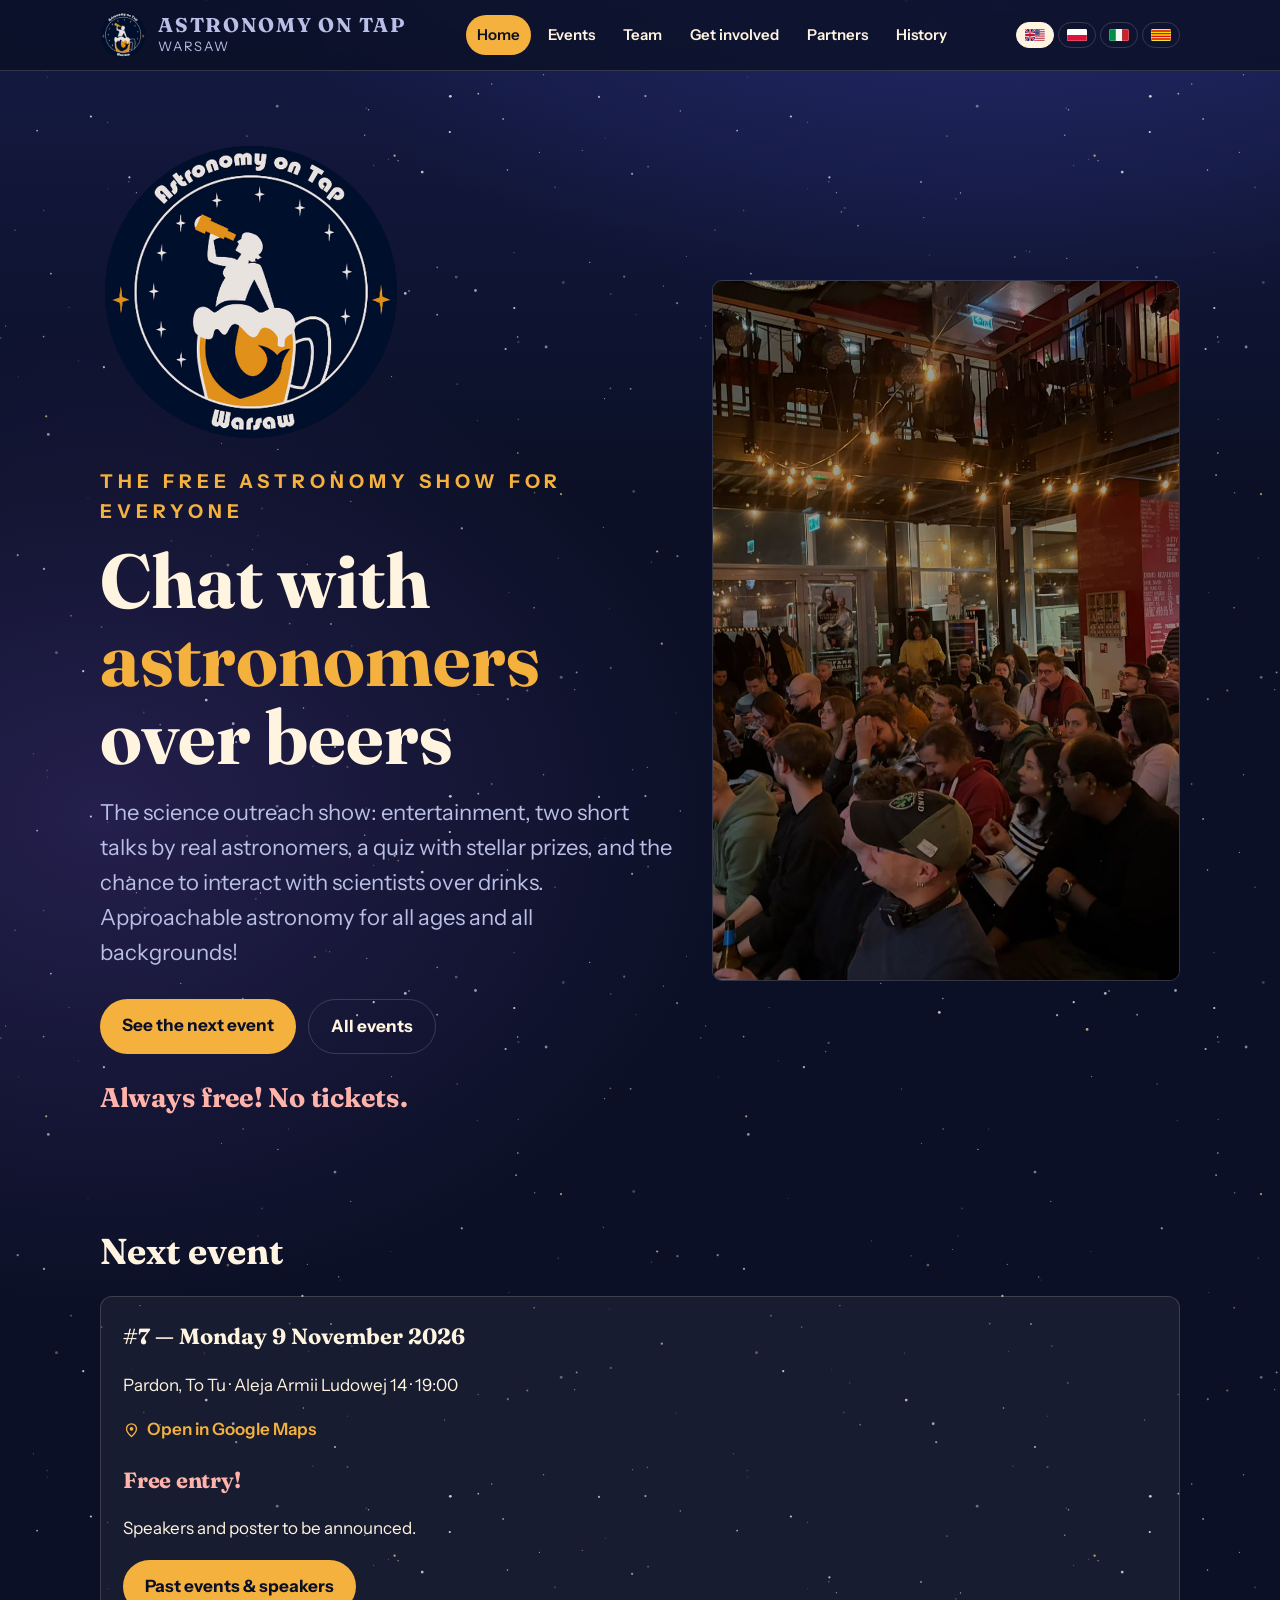
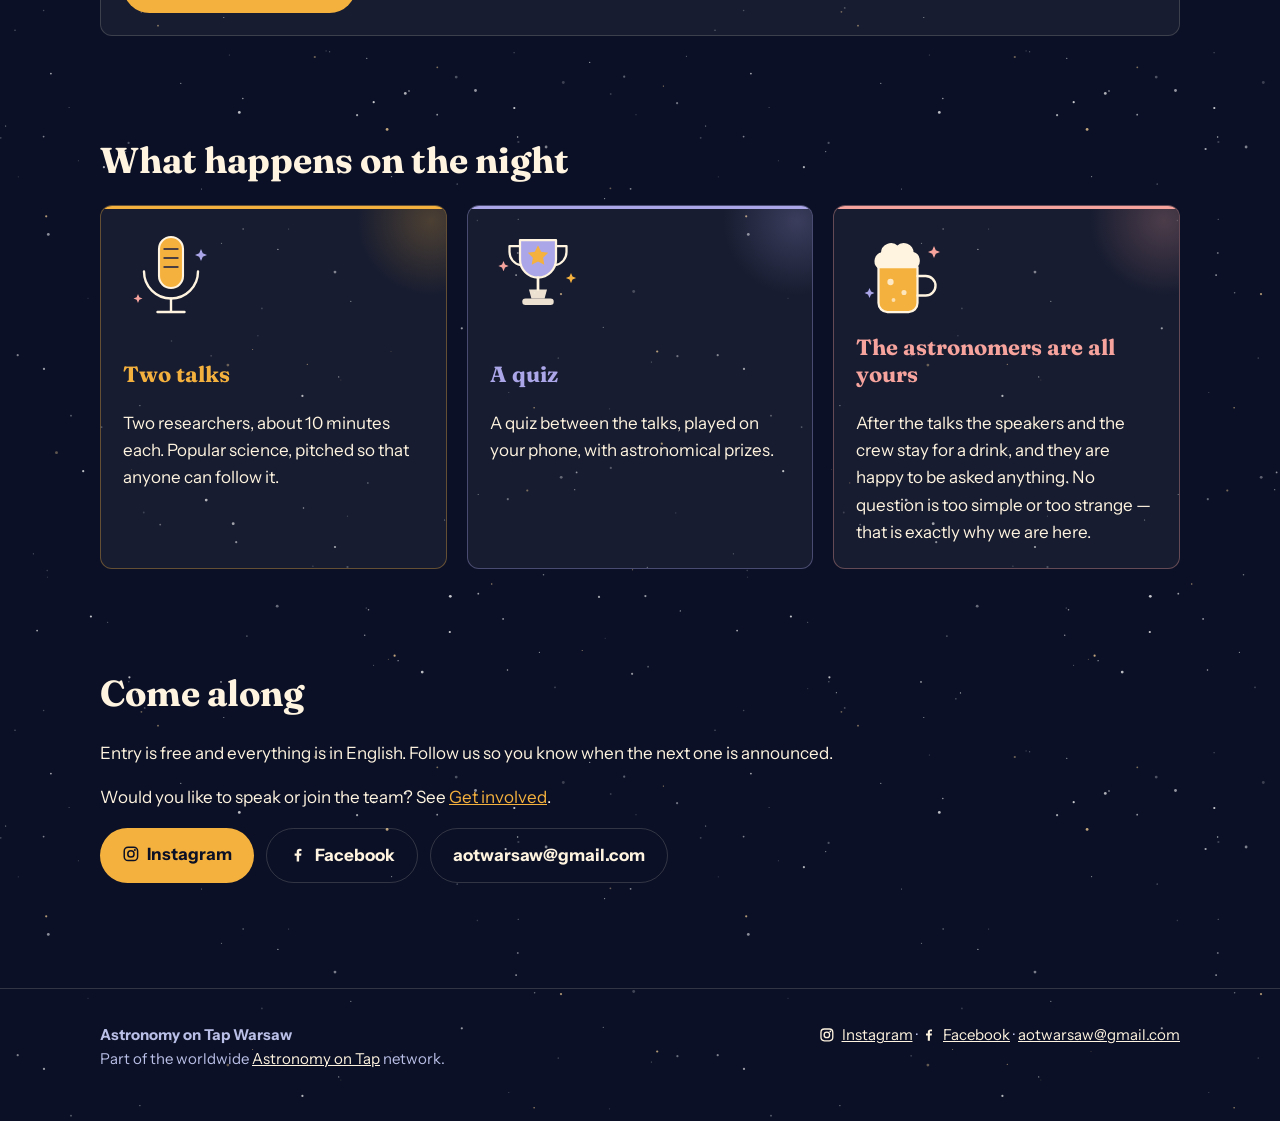
==== index.html @ 67f69c1a "PTA: link the name, drop the bare URL" ====
<!doctype html>
<html lang="en">
<head>
<meta charset="utf-8">
<meta name="viewport" content="width=device-width, initial-scale=1">
<title>Astronomy on Tap Warsaw</title>
<meta name="description" content="The science outreach show: entertainment, two short talks by real astronomers, a quiz with stellar prizes, and the chance to interact with scientists over drinks. Approachable astronomy for all ages and all backgrounds!">
<link rel="canonical" href="https://aotwarsaw.com/">
<meta property="og:type" content="website">
<meta property="og:site_name" content="Astronomy on Tap Warsaw">
<meta property="og:title" content="Astronomy on Tap Warsaw">
<meta property="og:description" content="The science outreach show: entertainment, two short talks by real astronomers, a quiz with stellar prizes, and the chance to interact with scientists over drinks. Approachable astronomy for all ages and all backgrounds!">
<meta property="og:url" content="https://aotwarsaw.com/">
<meta property="og:image" content="https://aotwarsaw.com/assets/img/share-card.jpg">
<meta property="og:image:width" content="1200">
<meta property="og:image:height" content="630">
<meta name="twitter:card" content="summary_large_image">
<link rel="icon" href="assets/img/logo.png">
<link rel="preconnect" href="https://fonts.googleapis.com">
<link rel="preconnect" href="https://fonts.gstatic.com" crossorigin>
<link rel="stylesheet" href="https://fonts.googleapis.com/css2?family=Fraunces:opsz,wght@9..144,400;9..144,700&family=Instrument+Sans:wght@400;600;700&display=swap">
<link rel="stylesheet" href="assets/css/style.css?v=2026-10-23h">
</head>
<body>

<header class="site-head">
  <div class="wrap">
    <a class="brand" href="index.html">
      <img src="assets/img/logo.png" alt="Astronomy on Tap Warsaw logo">
      <span><b>Astronomy on Tap</b><span>Warsaw</span></span>
    </a>
    <nav>
      <a href="index.html" aria-current="page">Home</a>
      <a href="events.html">Events</a>
      <a href="team.html">Team</a>
      <a href="get-involved.html">Get involved</a>
      <a href="sponsors.html">Partners</a>
      <a href="history.html">History</a>
    </nav>
      <div class="lang" role="group" aria-label="Language">
        <button type="button" class="lang-btn" data-lang="en" aria-pressed="true" title="English" aria-label="English"><span class="flag"><svg width="20" height="12" viewBox="0 0 30 18" aria-hidden="true"><defs><clipPath id="enL"><rect width="15" height="18"/></clipPath><clipPath id="enR"><rect x="15" width="15" height="18"/></clipPath><clipPath id="enBox"><rect width="30" height="18" rx="2"/></clipPath></defs><g clip-path="url(#enBox)"><g clip-path="url(#enL)"><g transform="scale(.5 1)"><rect width="30" height="18" fill="#012169"/><path d="M0 0 30 18M30 0 0 18" stroke="#fff" stroke-width="3.6"/><path d="M0 0 30 18M30 0 0 18" stroke="#C8102E" stroke-width="2.1"/><path d="M15 0V18M0 9H30" stroke="#fff" stroke-width="6"/><path d="M15 0V18M0 9H30" stroke="#C8102E" stroke-width="3.6"/></g></g><g clip-path="url(#enR)"><g transform="translate(15 0) scale(.5 1)"><rect width="30" height="18" fill="#fff"/><rect y="0.00" width="30" height="1.38" fill="#B22234"/><rect y="2.77" width="30" height="1.38" fill="#B22234"/><rect y="5.54" width="30" height="1.38" fill="#B22234"/><rect y="8.31" width="30" height="1.38" fill="#B22234"/><rect y="11.08" width="30" height="1.38" fill="#B22234"/><rect y="13.85" width="30" height="1.38" fill="#B22234"/><rect y="16.62" width="30" height="1.38" fill="#B22234"/><rect width="13.5" height="9.69" fill="#3C3B6E"/><circle cx="2.2" cy="1.6" r=".55" fill="#fff"/><circle cx="4.6" cy="1.6" r=".55" fill="#fff"/><circle cx="7.0" cy="1.6" r=".55" fill="#fff"/><circle cx="9.4" cy="1.6" r=".55" fill="#fff"/><circle cx="11.8" cy="1.6" r=".55" fill="#fff"/><circle cx="2.2" cy="3.8" r=".55" fill="#fff"/><circle cx="4.6" cy="3.8" r=".55" fill="#fff"/><circle cx="7.0" cy="3.8" r=".55" fill="#fff"/><circle cx="9.4" cy="3.8" r=".55" fill="#fff"/><circle cx="11.8" cy="3.8" r=".55" fill="#fff"/><circle cx="2.2" cy="6.0" r=".55" fill="#fff"/><circle cx="4.6" cy="6.0" r=".55" fill="#fff"/><circle cx="7.0" cy="6.0" r=".55" fill="#fff"/><circle cx="9.4" cy="6.0" r=".55" fill="#fff"/><circle cx="11.8" cy="6.0" r=".55" fill="#fff"/><circle cx="2.2" cy="8.2" r=".55" fill="#fff"/><circle cx="4.6" cy="8.2" r=".55" fill="#fff"/><circle cx="7.0" cy="8.2" r=".55" fill="#fff"/><circle cx="9.4" cy="8.2" r=".55" fill="#fff"/><circle cx="11.8" cy="8.2" r=".55" fill="#fff"/></g></g><line x1="15" y1="0" x2="15" y2="18" stroke="rgba(255,255,255,.5)" stroke-width=".8"/></g><rect x=".5" y=".5" width="29" height="17" rx="2" fill="none" stroke="rgba(255,255,255,.35)"/></svg></span><span class="sr-only">EN</span></button>
        <button type="button" class="lang-btn" data-lang="pl" aria-pressed="false" title="Polski" aria-label="Polski"><span class="flag"><svg width="20" height="12" viewBox="0 0 30 18" aria-hidden="true"><rect width="30" height="18" rx="2" fill="#fff"/><path d="M0 9h30v7a2 2 0 0 1-2 2H2a2 2 0 0 1-2-2z" fill="#DC143C"/><rect x=".5" y=".5" width="29" height="17" rx="2" fill="none" stroke="rgba(255,255,255,.35)"/></svg></span><span class="sr-only">PL</span></button>
        <button type="button" class="lang-btn" data-lang="it" aria-pressed="false" title="Italiano" aria-label="Italiano"><span class="flag"><svg width="20" height="12" viewBox="0 0 30 18" aria-hidden="true"><clipPath id="itc"><rect width="30" height="18" rx="2"/></clipPath><g clip-path="url(#itc)"><rect width="10" height="18" fill="#008C45"/><rect x="10" width="10" height="18" fill="#F4F5F0"/><rect x="20" width="10" height="18" fill="#CD212A"/></g><rect x=".5" y=".5" width="29" height="17" rx="2" fill="none" stroke="rgba(255,255,255,.35)"/></svg></span><span class="sr-only">IT</span></button>
        <button type="button" class="lang-btn" data-lang="ca" aria-pressed="false" title="Català" aria-label="Català"><span class="flag"><svg width="20" height="12" viewBox="0 0 30 18" aria-hidden="true"><clipPath id="cac"><rect width="30" height="18" rx="2"/></clipPath><g clip-path="url(#cac)"><rect width="30" height="18" fill="#FCDD09"/><path d="M0 3h30M0 7h30M0 11h30M0 15h30" stroke="#DA121A" stroke-width="2"/></g><rect x=".5" y=".5" width="29" height="17" rx="2" fill="none" stroke="rgba(255,255,255,.35)"/></svg></span><span class="sr-only">CA</span></button>
      </div>
  </div>
</header>

<main>
  <section class="hero">
    <div class="wrap hero-grid">
      <div>
        <img class="hero-logo" src="assets/img/logo.png" alt="Astronomy on Tap Warsaw badge">
        <p class="slogan">The free astronomy show for everyone</p>
        <h1>Chat with <em>astronomers</em> over beers</h1>
        <p class="lead">The science outreach show: entertainment, two short talks by real astronomers, a quiz with stellar prizes, and the chance to interact with scientists over drinks. Approachable astronomy for all ages and all backgrounds!</p>
        <div class="btn-row">
          <a class="btn" href="#next">See the next event</a>
          <a class="btn ghost" href="events.html">All events</a>
        </div>
        <p class="freeline">Always free! No tickets.</p>
      </div>
      <img src="assets/img/photos/crowd-oct.jpg" alt="A packed room at Astronomy on Tap Warsaw">
    </div>
  </section>

  <section class="wrap" id="next">
    <h2>Next event</h2>
    <div class="card">
      <h3>#7 — Monday 9 November 2026</h3>
      <p class="meta">Pardon, To Tu · Aleja Armii Ludowej 14 · 19:00</p>
      <p><a class="maplink" href="https://www.google.com/maps/search/?api=1&query=Pardon%2C+To+Tu%2C+Aleja+Armii+Ludowej+14%2C+Warszawa" target="_blank" rel="noopener"><svg class="pin" width="17" height="17" viewBox="0 0 24 24" aria-hidden="true"><path d="M12 22s7-6.1 7-11a7 7 0 1 0-14 0c0 4.9 7 11 7 11z" fill="none" stroke="currentColor" stroke-width="1.9"/><circle cx="12" cy="11" r="2.6" fill="currentColor"/></svg>Open in Google Maps</a></p>
      <p class="freeline small">Free entry!</p>
      <p>Speakers and poster to be announced.</p>
      <p><a class="btn" href="events.html">Past events &amp; speakers</a></p>
    </div>
  </section>

  <section class="wrap">
    <h2>What happens on the night</h2>
    <div class="cards">
      <div class="card icard" style="--accent:#f5b13d">
        <span class="illu" aria-hidden="true">
          <svg viewBox="0 0 64 64" fill="none" stroke-linecap="round" stroke-linejoin="round">
            <path d="M14 29a18 18 0 0 0 36 0" stroke="#fff4df" stroke-width="1.6"/>
            <path d="M32 47v9M23 56h18" stroke="#fff4df" stroke-width="1.6"/>
            <rect x="24" y="6" width="16" height="34" rx="8" fill="#f5b13d" stroke="#fff4df" stroke-width="1.4"/>
            <path d="M27.5 14h9M27.5 20h9M27.5 26h9" stroke="#151a44" stroke-width="1.3" opacity=".75"/>
            <path d="M52 14l1.2 2.8L56 18l-2.8 1.2L52 22l-1.2-2.8L48 18l2.8-1.2z" fill="#aba6e8"/>
            <path d="M10 44l.9 2.1 2.1.9-2.1.9L10 50l-.9-2.1L7 47l2.1-.9z" fill="#f5a39c"/>
          </svg>
        </span>
        <h3>Two talks</h3>
        <p>Two researchers, about 10 minutes each. Popular science, pitched so that anyone can follow it.</p>
      </div>
      <div class="card icard" style="--accent:#aba6e8">
        <span class="illu" aria-hidden="true">
          <svg viewBox="0 0 64 64" fill="none" stroke-linecap="round" stroke-linejoin="round">
            <path d="M20 8h24v13a12 12 0 0 1-24 0z" fill="#aba6e8" stroke="#fff4df" stroke-width="1.5"/>
            <path d="M20 12h-7v4a9 9 0 0 0 7.4 8.8" stroke="#fff4df" stroke-width="1.5"/>
            <path d="M44 12h7v4a9 9 0 0 1-7.4 8.8" stroke="#fff4df" stroke-width="1.5"/>
            <path d="M32 33v8" stroke="#fff4df" stroke-width="1.8"/>
            <path d="M26 41h12l-1.6 6H27.6z" fill="#fff4df" opacity=".92"/><rect x="21.5" y="47" width="21" height="4.4" rx="2.2" fill="#fff4df" opacity=".92"/>
            <path d="M32 11.5l2.1 4.3 4.7.7-3.4 3.3.8 4.7-4.2-2.2-4.2 2.2.8-4.7-3.4-3.3 4.7-.7z" fill="#f5b13d"/>
            <path d="M54 30l1 2.4 2.4 1-2.4 1-1 2.4-1-2.4-2.4-1 2.4-1z" fill="#f5b13d"/>
            <path d="M9 22l1 2.4 2.4 1-2.4 1L9 28.8l-1-2.4L5.6 25.4 8 24.4z" fill="#f5a39c"/>
          </svg>
        </span>
        <h3>A quiz</h3>
        <p>A quiz between the talks, played on your phone, with astronomical prizes.</p>
      </div>
      <div class="card icard" style="--accent:#f5a39c">
        <span class="illu" aria-hidden="true">
          <svg viewBox="0 0 64 64" fill="none" stroke-linecap="round" stroke-linejoin="round">
            <path d="M15 26h26v24a6 6 0 0 1-6 6H21a6 6 0 0 1-6-6z" fill="#f5b13d" stroke="#fff4df" stroke-width="1.5"/>
            <path d="M41 32h5.5a6.5 6.5 0 0 1 0 13H41" stroke="#fff4df" stroke-width="1.6"/>
            <path d="M14.6 26a5.4 5.4 0 0 1 2.6-9.2 6.2 6.2 0 0 1 10.4-4.4 6 6 0 0 1 10.2 4.1 5.4 5.4 0 0 1 2.1 9.5z" fill="#fff4df" stroke="#fff4df" stroke-width="1.2"/>
            <circle cx="23" cy="36" r="2.1" fill="#fff4df" opacity=".85"/>
            <circle cx="32" cy="43" r="1.7" fill="#fff4df" opacity=".8"/>
            <circle cx="25" cy="48" r="1.3" fill="#fff4df" opacity=".7"/>
            <path d="M52 12l1.2 2.8L56 16l-2.8 1.2L52 20l-1.2-2.8L48 16l2.8-1.2z" fill="#f5a39c"/>
            <path d="M9 40l1 2.3 2.3 1-2.3 1L9 46.6l-1-2.3L5.7 43.3 8 42.3z" fill="#aba6e8"/>
          </svg>
        </span>
        <h3>The astronomers are all yours</h3>
        <p>After the talks the speakers and the crew stay for a drink, and they are happy to be asked anything. No question is too simple or too strange — that is exactly why we are here.</p>
      </div>
    </div>
  </section>

  <section class="wrap">
    <h2>Come along</h2>
    <p>Entry is free and everything is in English. Follow us so you know when the next one is announced.</p>
    <p>Would you like to speak or join the team? See <a href="get-involved.html">Get involved</a>.</p>
    <p class="btn-row"><a class="btn" href="https://www.instagram.com/aotwarsaw/" target="_blank" rel="noopener"><svg class="icon" viewBox="0 0 24 24" aria-hidden="true"><rect x="3" y="3" width="18" height="18" rx="5.2" fill="none" stroke="currentColor" stroke-width="2"/><circle cx="12" cy="12" r="4.2" fill="none" stroke="currentColor" stroke-width="2"/><circle cx="17.3" cy="6.7" r="1.35" fill="currentColor"/></svg>Instagram</a><a class="btn ghost" href="https://www.facebook.com/profile.php?id=61583511995552" target="_blank" rel="noopener"><svg class="icon" viewBox="0 0 24 24" aria-hidden="true"><path fill="currentColor" d="M13.6 21v-8h2.7l.4-3h-3.1V8.1c0-.87.25-1.46 1.5-1.46h1.7V3.96A21 21 0 0 0 14.4 3.8c-2.4 0-4.06 1.47-4.06 4.17V10H7.6v3h2.74v8z"/></svg>Facebook</a><a class="btn ghost" href="mailto:aotwarsaw@gmail.com">aotwarsaw@gmail.com</a></p>
  </section>
</main>

<footer class="site-foot">
  <div class="wrap">
    <div>
      <strong>Astronomy on Tap Warsaw</strong><br>
      Part of the worldwide <a href="https://astronomyontap.org" target="_blank" rel="noopener">Astronomy on Tap</a> network.
    </div>
    <div>
      <a href="https://www.instagram.com/aotwarsaw/" target="_blank" rel="noopener"><svg class="icon" viewBox="0 0 24 24" aria-hidden="true"><rect x="3" y="3" width="18" height="18" rx="5.2" fill="none" stroke="currentColor" stroke-width="2"/><circle cx="12" cy="12" r="4.2" fill="none" stroke="currentColor" stroke-width="2"/><circle cx="17.3" cy="6.7" r="1.35" fill="currentColor"/></svg>Instagram</a> · <a href="https://www.facebook.com/profile.php?id=61583511995552" target="_blank" rel="noopener"><svg class="icon" viewBox="0 0 24 24" aria-hidden="true"><path fill="currentColor" d="M13.6 21v-8h2.7l.4-3h-3.1V8.1c0-.87.25-1.46 1.5-1.46h1.7V3.96A21 21 0 0 0 14.4 3.8c-2.4 0-4.06 1.47-4.06 4.17V10H7.6v3h2.74v8z"/></svg>Facebook</a> · <a href="mailto:aotwarsaw@gmail.com">aotwarsaw@gmail.com</a>
    </div>
  </div>
</footer>

<script src="assets/js/i18n.js?v=2026-10-23h"></script>
</body>
</html>
---- assets/css/style.css ----
/* Astronomy on Tap Warsaw — site styles
   Palette and type follow the event posters: night sky, amber, cream. */
:root {
  --night: #0b1026;
  --deep: #151a44;
  --amber: #f5b13d;
  --amber-soft: #ffc96b;
  --foam: #fff4df;
  --mist: #b9bfe6;
  --rose: #ffb3ab;
  --line: rgb(255 244 223 / .16);
  --card: rgb(255 244 223 / .05);
  --display: "Fraunces", Georgia, "Times New Roman", serif;
  --text: "Instrument Sans", -apple-system, "Segoe UI", Helvetica, Arial, sans-serif;
  --wrap: 1120px;
}
* { box-sizing: border-box; }
html { scroll-behavior: smooth; }
body {
  margin: 0; color: var(--foam); font-family: var(--text); font-size: 17px; line-height: 1.6;
  background:
    url("../img/stars.svg?v=2026-10-23b") repeat 0 0 / 700px 700px,
    radial-gradient(1200px 700px at 78% -5%, #262d72 0%, transparent 65%),
    radial-gradient(900px 700px at 8% 30%, rgb(126 84 214 / .22), transparent 70%),
    linear-gradient(180deg, var(--deep) 0%, var(--night) 55%) fixed;
  background-color: var(--night);
}
img { max-width: 100%; display: block; }
a { color: var(--amber); }
a:hover { color: var(--amber-soft); }
.wrap { max-width: var(--wrap); margin: 0 auto; padding-inline: 20px; }

/* header + nav */
.site-head { border-bottom: 1px solid var(--line); position: sticky; top: 0; z-index: 10;
  backdrop-filter: blur(10px); background: rgb(11 16 38 / .82); }
.site-head .wrap { display: flex; align-items: center; gap: 18px; padding-block: 12px; flex-wrap: wrap; }
.brand { display: flex; align-items: center; gap: 12px; text-decoration: none; color: var(--foam); margin-right: auto; }
.brand img { width: 46px; height: 46px; }
.brand b { font-family: var(--display); font-weight: 700; font-size: 20px; line-height: 1.1; display: block; }
.brand span { font-size: 13px; color: var(--mist); letter-spacing: .14em; text-transform: uppercase; }
nav { display: flex; gap: 6px; flex-wrap: wrap; }
nav a { color: var(--foam); text-decoration: none; padding: 8px 11px; border-radius: 999px; font-weight: 600; font-size: 15px; }
nav a:hover { background: var(--card); }
nav a[aria-current="page"] { background: var(--amber); color: var(--night); }

/* hero */
.hero { padding-block: 72px 56px; }
.hero h1 { font-family: var(--display); font-size: clamp(42px, 7vw, 76px); line-height: 1.03; margin: 0 0 18px; font-weight: 700; }
.hero h1 em { font-style: normal; color: var(--amber); }
.hero p.lead { font-size: clamp(18px, 2.2vw, 22px); color: var(--mist); max-width: 60ch; margin: 0 0 28px; }
.hero-grid { display: grid; grid-template-columns: 1.1fr .9fr; gap: 40px; align-items: center; }
.hero-grid > img { border-radius: 10px; border: 1px solid var(--line); }

/* generic page title */
.page-head { padding-block: 56px 26px; border-bottom: 1px solid var(--line); }
.page-head h1 { font-family: var(--display); font-size: clamp(34px, 5.5vw, 56px); margin: 0 0 10px; font-weight: 700; }
.page-head p { color: var(--mist); max-width: 65ch; margin: 0; font-size: 19px; }

section { padding-block: 48px; }
h2 { font-family: var(--display); font-size: clamp(26px, 3.4vw, 36px); margin: 0 0 16px; font-weight: 700; }
h3 { font-family: var(--display); font-size: 22px; margin: 0 0 6px; font-weight: 700; }

/* buttons */
.btn { display: inline-block; background: var(--amber); color: var(--night); font-weight: 700; text-decoration: none;
  padding: 13px 22px; border-radius: 999px; }
.btn:hover { background: var(--amber-soft); color: var(--night); }
.btn.ghost { background: transparent; color: var(--foam); border: 1px solid var(--line); }
.btn.ghost:hover { background: var(--card); color: var(--foam); }
.btn-row { display: flex; gap: 12px; flex-wrap: wrap; }

/* cards */
.cards { display: grid; grid-template-columns: repeat(auto-fit, minmax(260px, 1fr)); gap: 20px; }
.card { background: var(--card); border: 1px solid var(--line); border-radius: 12px; padding: 22px; }
.card p:last-child { margin-bottom: 0; }

/* event list */
.event { display: grid; grid-template-columns: 220px 1fr; gap: 26px; padding-block: 30px; border-bottom: 1px solid var(--line); }
.event:last-child { border-bottom: 0; }
.event img { border-radius: 8px; border: 1px solid var(--line); }
.event .no { font-family: var(--display); font-size: 15px; color: var(--amber); letter-spacing: .1em; text-transform: uppercase; margin: 0 0 4px; }
.event h3 { font-size: 26px; margin-bottom: 8px; }
.event .meta { color: var(--mist); margin: 0 0 14px; }
.talks { list-style: none; margin: 0; padding: 0; display: grid; gap: 10px; }
.talks li { padding-left: 16px; border-left: 2px solid var(--amber); }
.talks b { display: block; }
.talks span { color: var(--mist); }

/* team */
.role { display: grid; grid-template-columns: 230px 1fr; gap: 22px; padding-block: 20px; border-bottom: 1px solid var(--line); }
.role:last-child { border-bottom: 0; }
.role .title { font-family: var(--display); font-size: 21px; font-weight: 700; }
.role .who { color: var(--amber); font-weight: 600; }

/* photo strip */
.strip { display: grid; grid-template-columns: repeat(auto-fit, minmax(200px, 1fr)); gap: 14px; }
.strip img { border-radius: 10px; border: 1px solid var(--line); height: 260px; object-fit: cover; width: 100%; }

/* timeline */
.timeline { list-style: none; margin: 0; padding: 0; display: grid; gap: 0; }
.timeline li { display: grid; grid-template-columns: 150px 1fr; gap: 20px; padding-block: 18px; border-bottom: 1px solid var(--line); }
.timeline time { color: var(--amber); font-weight: 700; }

/* placeholder marker — search the repo for "todo" to find what still needs filling in */
.todo { background: rgb(245 177 61 / .16); border: 1px dashed var(--amber); border-radius: 6px; padding: 2px 8px; color: var(--amber-soft); font-size: .92em; }

/* footer */
.site-foot { border-top: 1px solid var(--line); margin-top: 40px; padding-block: 34px 50px; color: var(--mist); font-size: 15px; }
.site-foot .wrap { display: flex; gap: 24px; justify-content: space-between; flex-wrap: wrap; }
.site-foot a { color: var(--foam); }

@media (max-width: 760px) {
  .hero-grid, .event, .role, .timeline li { grid-template-columns: 1fr; }
  .hero { padding-block: 46px 34px; }
  .event img { max-width: 260px; }
}

/* role subtitle inside a card */
.card .who { color: var(--amber); font-weight: 600; margin: 0; }

/* inline brand icons next to social links */
.icon { width: 1.05em; height: 1.05em; vertical-align: -.17em; margin-right: .45em; }

/* big badge in the home hero */
.hero-logo { border: 0; background: none;
  width: 300px; height: auto; margin-bottom: 24px;
}
@media (max-width: 760px) { .hero-logo { border: 0; background: none; width: 210px; margin-bottom: 18px; } }

/* cards in a row share a baseline: the action sits at the bottom */
.cards .card { display: flex; flex-direction: column; }
.cards .card > p.card-action { margin-top: auto; margin-bottom: 0; }

/* upcoming event: placeholder where the poster will go */
.poster-soon {
  display: grid; place-items: center; text-align: center; aspect-ratio: 637 / 900;
  border: 2px dashed var(--amber); border-radius: 8px; color: var(--amber);
  font-family: var(--display); font-size: 20px; line-height: 1.3;
  background: rgb(245 177 61 / .06);
}
.event.next .no { color: var(--foam); background: var(--amber); color: var(--night);
  display: inline-block; padding: 3px 11px; border-radius: 999px; letter-spacing: .06em; }

/* "free" badge — the events never cost anything, so say it loudly */
.free-pill {
  display: inline-block; background: var(--amber); color: var(--night);
  font-weight: 700; font-size: .95em; padding: 5px 14px; border-radius: 999px;
  letter-spacing: .02em; margin-right: 10px;
}
.free-note { margin: 22px 0 0; color: var(--mist); }

/* "what happens on the night": one accent colour per card */
.icard { position: relative; overflow: hidden; border-color: color-mix(in srgb, var(--accent) 35%, transparent); }
.icard::before {
  content: ""; position: absolute; inset: 0 0 auto 0; height: 3px; background: var(--accent);
}
.icard::after {
  content: ""; position: absolute; width: 150px; height: 150px; right: -60px; top: -60px; border-radius: 50%;
  background: radial-gradient(circle, color-mix(in srgb, var(--accent) 24%, transparent), transparent 70%);
  pointer-events: none;
}

.icard h3 { color: var(--accent); position: relative; }

/* click a poster to see it full size */
img.poster { cursor: zoom-in; transition: transform .15s ease, border-color .15s ease; }
img.poster:hover { transform: scale(1.02); border-color: var(--amber); }
img.poster:focus-visible { outline: 3px solid var(--amber); outline-offset: 3px; }
.lightbox {
  position: fixed; inset: 0; z-index: 50; display: grid; place-items: center;
  background: rgb(5 7 20 / .93); padding: 28px; cursor: zoom-out;
}
.lightbox[hidden] { display: none; }
.lightbox img { max-width: min(92vw, 820px); max-height: 92vh; width: auto; border-radius: 6px; cursor: default;
  box-shadow: 0 24px 70px rgb(0 0 0 / .6); }
.lightbox-close {
  position: absolute; top: 18px; right: 22px; width: 46px; height: 46px; border-radius: 50%;
  background: var(--card); color: var(--foam); border: 1px solid var(--line);
  font-size: 30px; line-height: 1; cursor: pointer;
}
.lightbox-close:hover { background: var(--amber); color: var(--night); }
.lightbox-close:focus-visible { outline: 3px solid var(--amber); outline-offset: 3px; }
@media (prefers-reduced-motion: reduce) { img.poster { transition: none; } img.poster:hover { transform: none; } }

/* illustrations on the night cards */
.icard .illu { display: block; margin-bottom: 10px; }
.icard .illu svg { width: 96px; height: 96px; display: block; }

/* language switcher */
.lang { display: flex; gap: 4px; margin-left: auto; }
.lang-btn {
  font: 700 12px/1 var(--text); letter-spacing: .04em; color: var(--mist);
  background: transparent; border: 1px solid var(--line); border-radius: 999px;
  padding: 6px 9px; cursor: pointer; white-space: nowrap;
}
.lang-btn:hover { background: var(--card); color: var(--foam); }
.lang-btn[aria-pressed="true"] { background: var(--foam); color: var(--night); border-color: var(--foam); }
.lang-btn:focus-visible { outline: 3px solid var(--amber); outline-offset: 2px; }
.lang-btn .flag { margin-right: 5px; font-size: 1.12em; line-height: 1; }
.lang-btn .flag svg { width: 20px; height: 12px; display: inline-block; vertical-align: -.08em; border-radius: 1px; }
/* visually hidden, still read by screen readers */
.sr-only { position: absolute; width: 1px; height: 1px; padding: 0; margin: -1px; overflow: hidden;
  clip: rect(0 0 0 0); white-space: nowrap; border: 0; }
.lang-btn { padding: 6px 8px; }
.lang-btn .flag { margin-right: 0; display: block; line-height: 0; }

.site-head .wrap { flex-wrap: wrap; }
.lang-btn { display: grid; place-items: center; }

/* link to the venue on a map */
.maplink { display: inline-flex; align-items: center; gap: 7px; font-weight: 600; text-decoration: none;
  border-bottom: 1px solid transparent; }
.maplink:hover { border-bottom-color: currentColor; }
.maplink .pin { width: 17px; height: 17px; flex: none; }
.now-pill { display: inline-block; background: rgb(245 177 61 / .16); border: 1px solid var(--amber);
  color: var(--amber); font-weight: 700; font-size: .86em; padding: 4px 12px; border-radius: 999px;
  letter-spacing: .03em; }

/* slogan above the hero headline */
.slogan {
  margin: 0 0 14px; font-family: var(--brand, var(--text)); font-weight: 700;
  font-size: clamp(15px, 1.6vw, 19px); letter-spacing: .26em; text-transform: uppercase;
  color: var(--amber);
}

/* free-entry line: short, bold, its own colour — no bubble */
p.freeline {
  margin: 22px 0 0; font-family: var(--display); font-weight: 700; color: var(--rose);
  font-size: clamp(21px, 2.3vw, 27px); letter-spacing: -.01em;
}
p.freeline.small { font-size: clamp(18px, 1.9vw, 22px); margin: 10px 0 0; }

/* night cards: titles share a baseline so the text below lines up */
.icard h3 { line-height: 1.2; min-height: 2.4em; display: flex; align-items: flex-end; }




/* partner and venue logos */



/* partner and venue logos: top-right corner, inside the existing card */
.card.has-logo { position: relative; }
.card.has-logo > h3 { padding-right: 86px; }
.partner-logo { position: absolute; top: 16px; right: 16px; height: 56px; width: auto;
  max-width: 96px; object-fit: contain; opacity: .95; border-radius: 4px; }
@media (max-width: 560px) { .partner-logo { height: 44px; } .card.has-logo > h3 { padding-right: 64px; } }
/* venue names link to the venue's own site */
.venue-link { color: inherit; text-decoration: none; border-bottom: 1px solid rgb(255 244 223 / .3); }
.venue-link:hover { color: var(--amber); border-bottom-color: var(--amber); }
.logo-link { position: absolute; top: 16px; right: 16px; line-height: 0; }
.logo-link .partner-logo { position: static; top: auto; right: auto; }
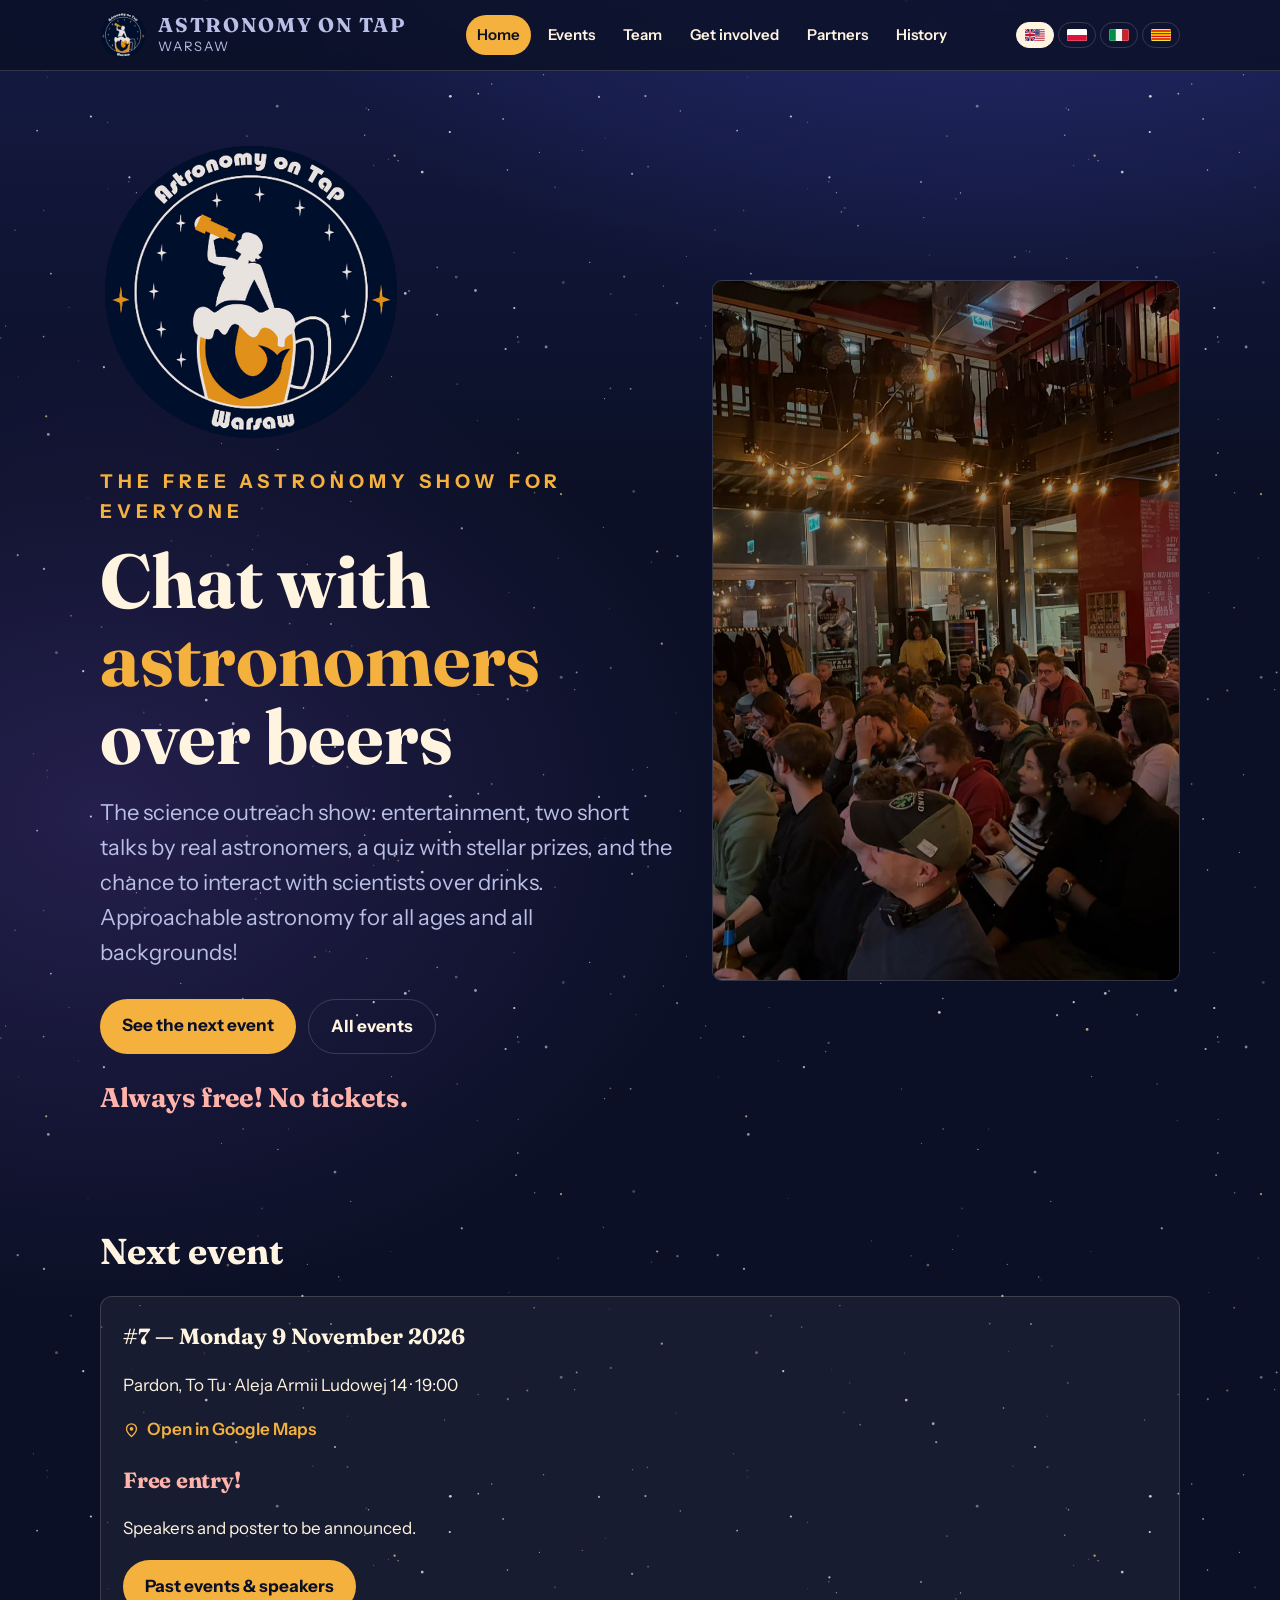
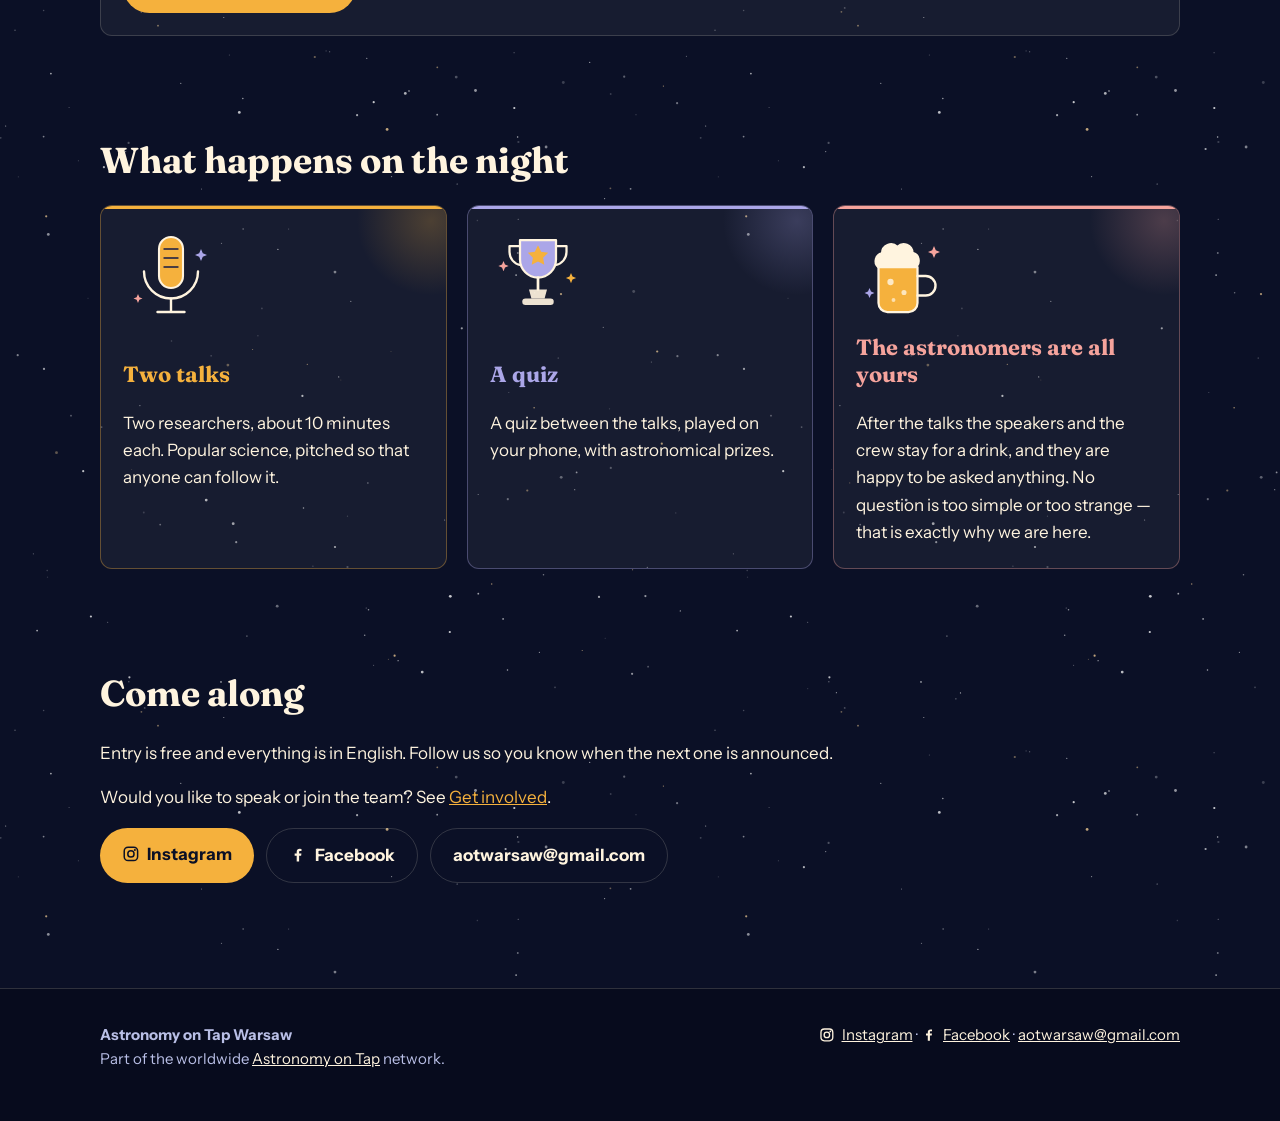
==== commit c0e4930e: "Darker background for the footer" ====
--- a/index.html
+++ b/index.html
@@ -19,7 +19,7 @@
 <link rel="preconnect" href="https://fonts.googleapis.com">
 <link rel="preconnect" href="https://fonts.gstatic.com" crossorigin>
 <link rel="stylesheet" href="https://fonts.googleapis.com/css2?family=Fraunces:opsz,wght@9..144,400;9..144,700&family=Instrument+Sans:wght@400;600;700&display=swap">
-<link rel="stylesheet" href="assets/css/style.css?v=2026-10-23h">
+<link rel="stylesheet" href="assets/css/style.css?v=2026-10-23j">
 </head>
 <body>
 
@@ -148,6 +148,6 @@
   </div>
 </footer>
 
-<script src="assets/js/i18n.js?v=2026-10-23h"></script>
+<script src="assets/js/i18n.js?v=2026-10-23j"></script>
 </body>
 </html>
--- a/assets/css/style.css
+++ b/assets/css/style.css
@@ -104,7 +104,8 @@
 .todo { background: rgb(245 177 61 / .16); border: 1px dashed var(--amber); border-radius: 6px; padding: 2px 8px; color: var(--amber-soft); font-size: .92em; }
 
 /* footer */
-.site-foot { border-top: 1px solid var(--line); margin-top: 40px; padding-block: 34px 50px; color: var(--mist); font-size: 15px; }
+.site-foot { border-top: 1px solid var(--line); margin-top: 40px; padding-block: 34px 50px;
+  color: var(--mist); font-size: 15px; background: #070b1d; }
 .site-foot .wrap { display: flex; gap: 24px; justify-content: space-between; flex-wrap: wrap; }
 .site-foot a { color: var(--foam); }
 
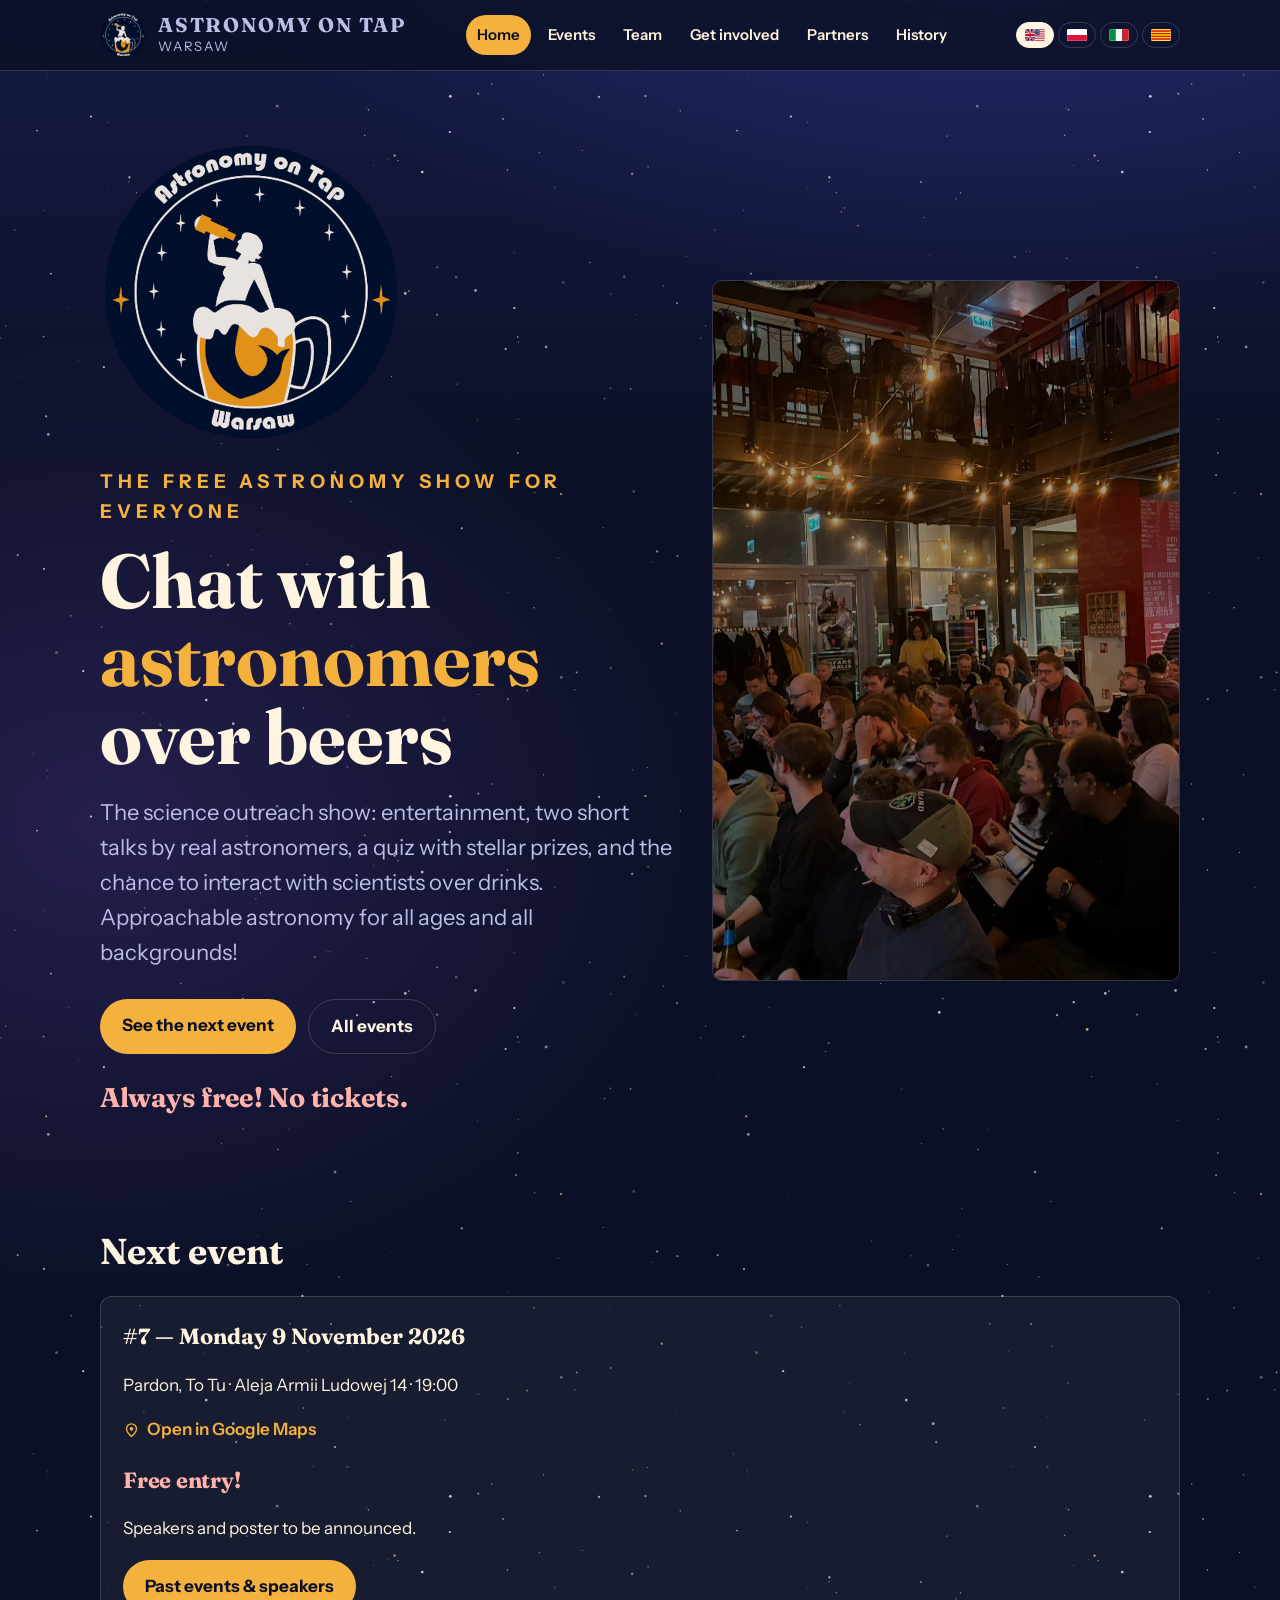
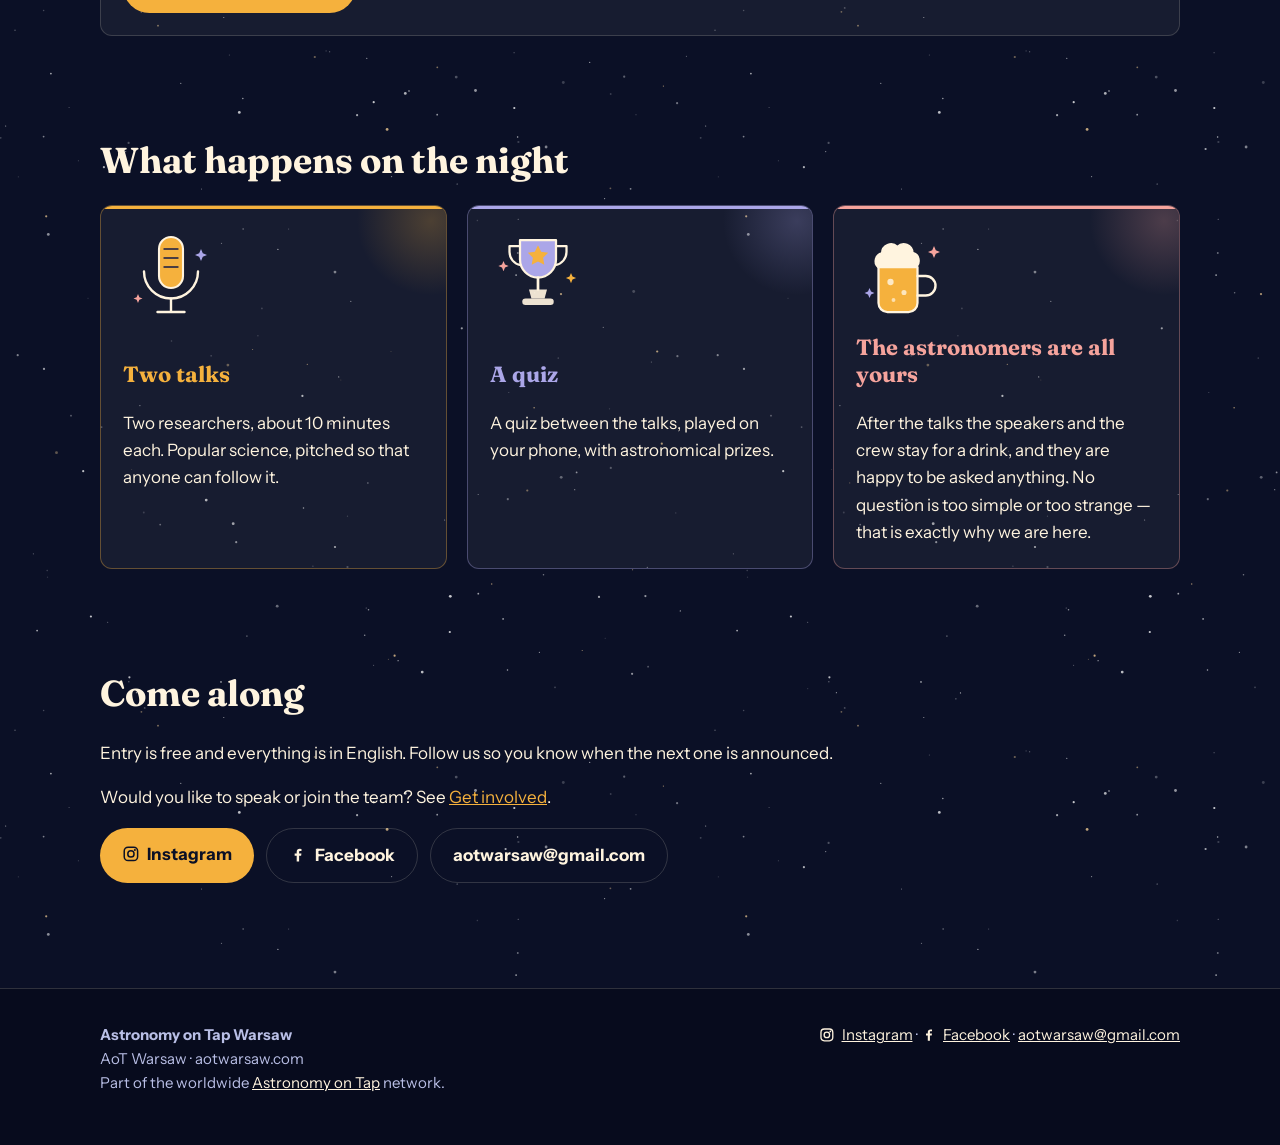
==== commit 91f6ee64: "Make the site findable as "AoT Warsaw" / "aotwarsaw" The short name existed nowhere as readable text" ====
--- a/index.html
+++ b/index.html
@@ -4,12 +4,12 @@
 <meta charset="utf-8">
 <meta name="viewport" content="width=device-width, initial-scale=1">
 <title>Astronomy on Tap Warsaw</title>
-<meta name="description" content="The science outreach show: entertainment, two short talks by real astronomers, a quiz with stellar prizes, and the chance to interact with scientists over drinks. Approachable astronomy for all ages and all backgrounds!">
+<meta name="description" content="Astronomy on Tap Warsaw (AoT Warsaw) is the science outreach show: entertainment, two short talks by real astronomers, a quiz with stellar prizes, and the chance to interact with scientists over drinks. Approachable astronomy for all ages and all backgrounds!">
 <link rel="canonical" href="https://aotwarsaw.com/">
 <meta property="og:type" content="website">
 <meta property="og:site_name" content="Astronomy on Tap Warsaw">
 <meta property="og:title" content="Astronomy on Tap Warsaw">
-<meta property="og:description" content="The science outreach show: entertainment, two short talks by real astronomers, a quiz with stellar prizes, and the chance to interact with scientists over drinks. Approachable astronomy for all ages and all backgrounds!">
+<meta property="og:description" content="Astronomy on Tap Warsaw (AoT Warsaw) is the science outreach show: entertainment, two short talks by real astronomers, a quiz with stellar prizes, and the chance to interact with scientists over drinks. Approachable astronomy for all ages and all backgrounds!">
 <meta property="og:url" content="https://aotwarsaw.com/">
 <meta property="og:image" content="https://aotwarsaw.com/assets/img/share-card.jpg">
 <meta property="og:image:width" content="1200">
@@ -20,6 +20,40 @@
 <link rel="preconnect" href="https://fonts.gstatic.com" crossorigin>
 <link rel="stylesheet" href="https://fonts.googleapis.com/css2?family=Fraunces:opsz,wght@9..144,400;9..144,700&family=Instrument+Sans:wght@400;600;700&display=swap">
 <link rel="stylesheet" href="assets/css/style.css?v=2026-10-23j">
+<script type="application/ld+json">
+{
+  "@context": "https://schema.org",
+  "@type": "Organization",
+  "name": "Astronomy on Tap Warsaw",
+  "alternateName": [
+    "AoT Warsaw",
+    "aotwarsaw"
+  ],
+  "url": "https://aotwarsaw.com/",
+  "logo": "https://aotwarsaw.com/assets/img/logo.png",
+  "image": "https://aotwarsaw.com/assets/img/share-card.jpg",
+  "email": "aotwarsaw@gmail.com",
+  "description": "Free public astronomy nights in Warsaw: two short talks by researchers, a quiz, and drinks. Always free, always in English.",
+  "areaServed": {
+    "@type": "City",
+    "name": "Warsaw",
+    "address": {
+      "@type": "PostalAddress",
+      "addressCountry": "PL"
+    }
+  },
+  "parentOrganization": {
+    "@type": "Organization",
+    "name": "Astronomy on Tap",
+    "url": "https://astronomyontap.org"
+  },
+  "sameAs": [
+    "https://www.instagram.com/aotwarsaw/",
+    "https://www.facebook.com/profile.php?id=61583511995552",
+    "https://linktr.ee/aotwarsaw"
+  ]
+}
+</script>
 </head>
 <body>
 
@@ -140,6 +174,7 @@
   <div class="wrap">
     <div>
       <strong>Astronomy on Tap Warsaw</strong><br>
+      AoT Warsaw &middot; aotwarsaw.com<br>
       Part of the worldwide <a href="https://astronomyontap.org" target="_blank" rel="noopener">Astronomy on Tap</a> network.
     </div>
     <div>
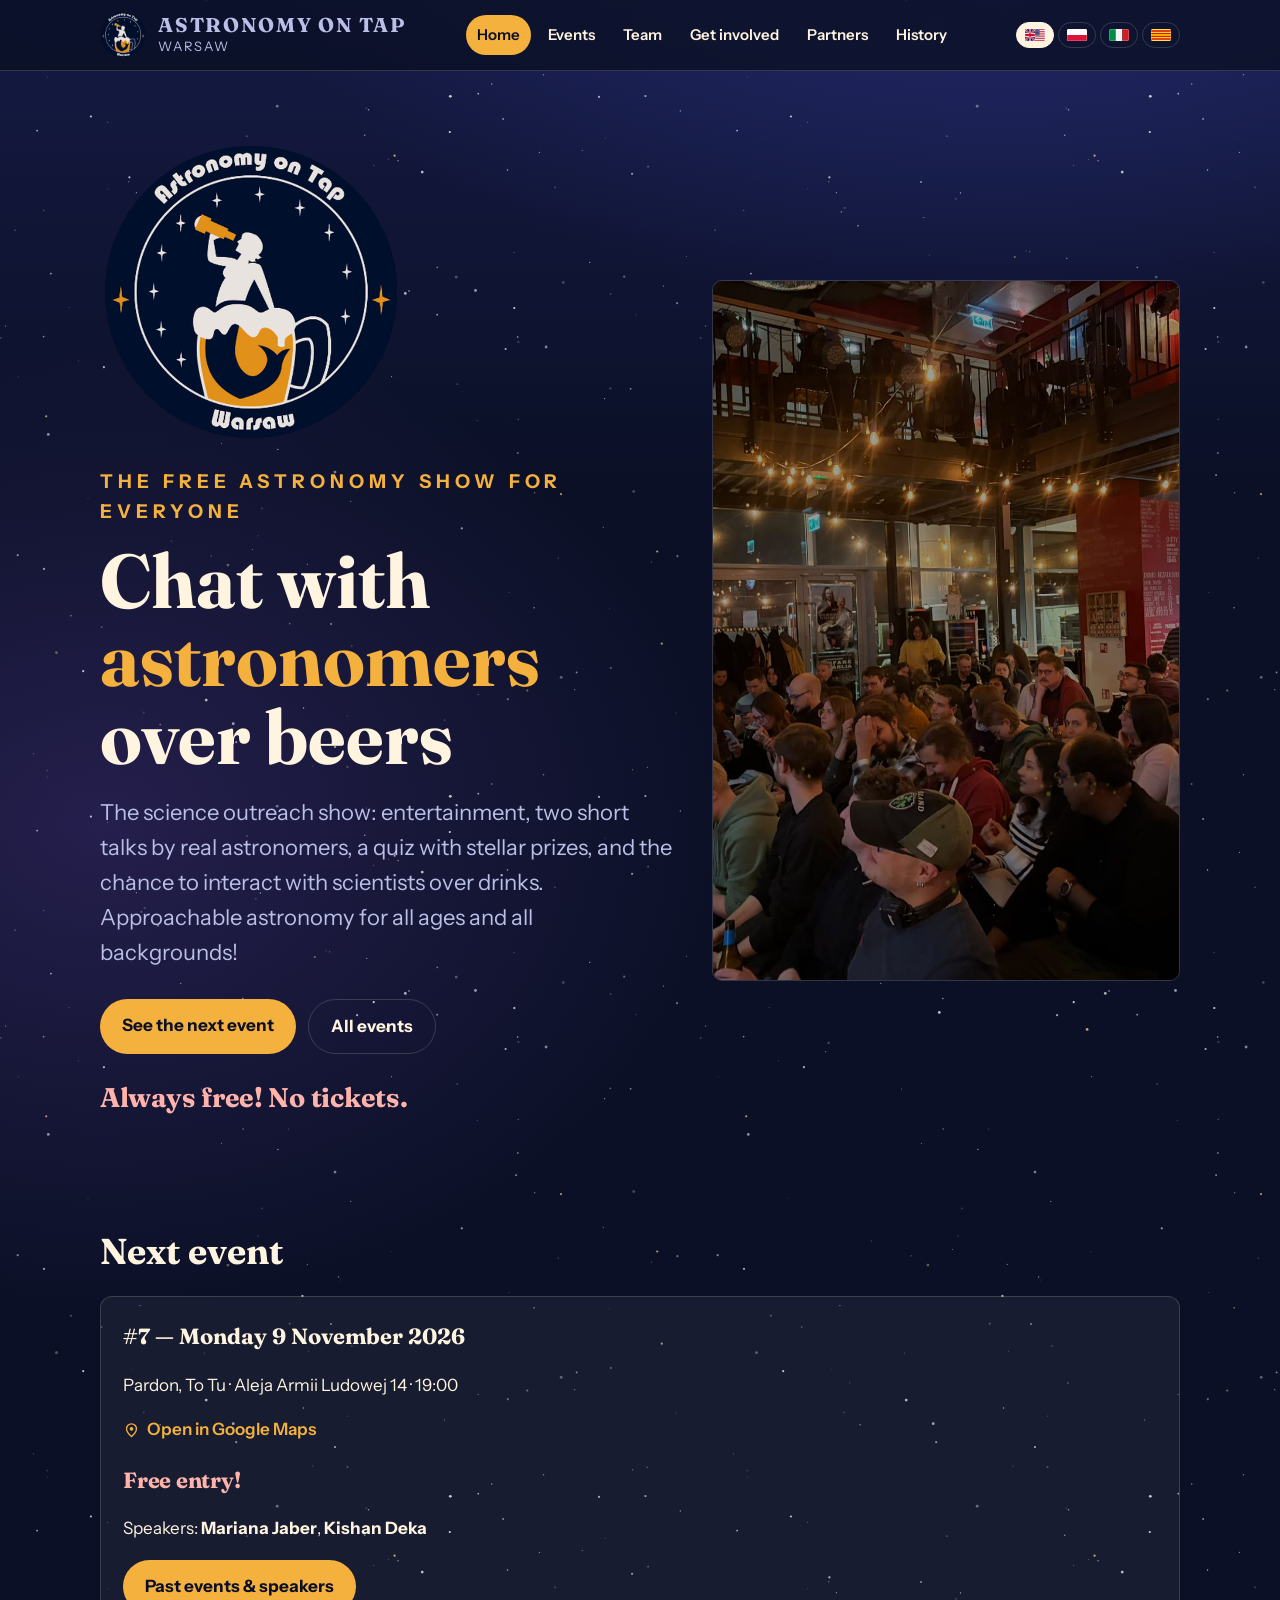
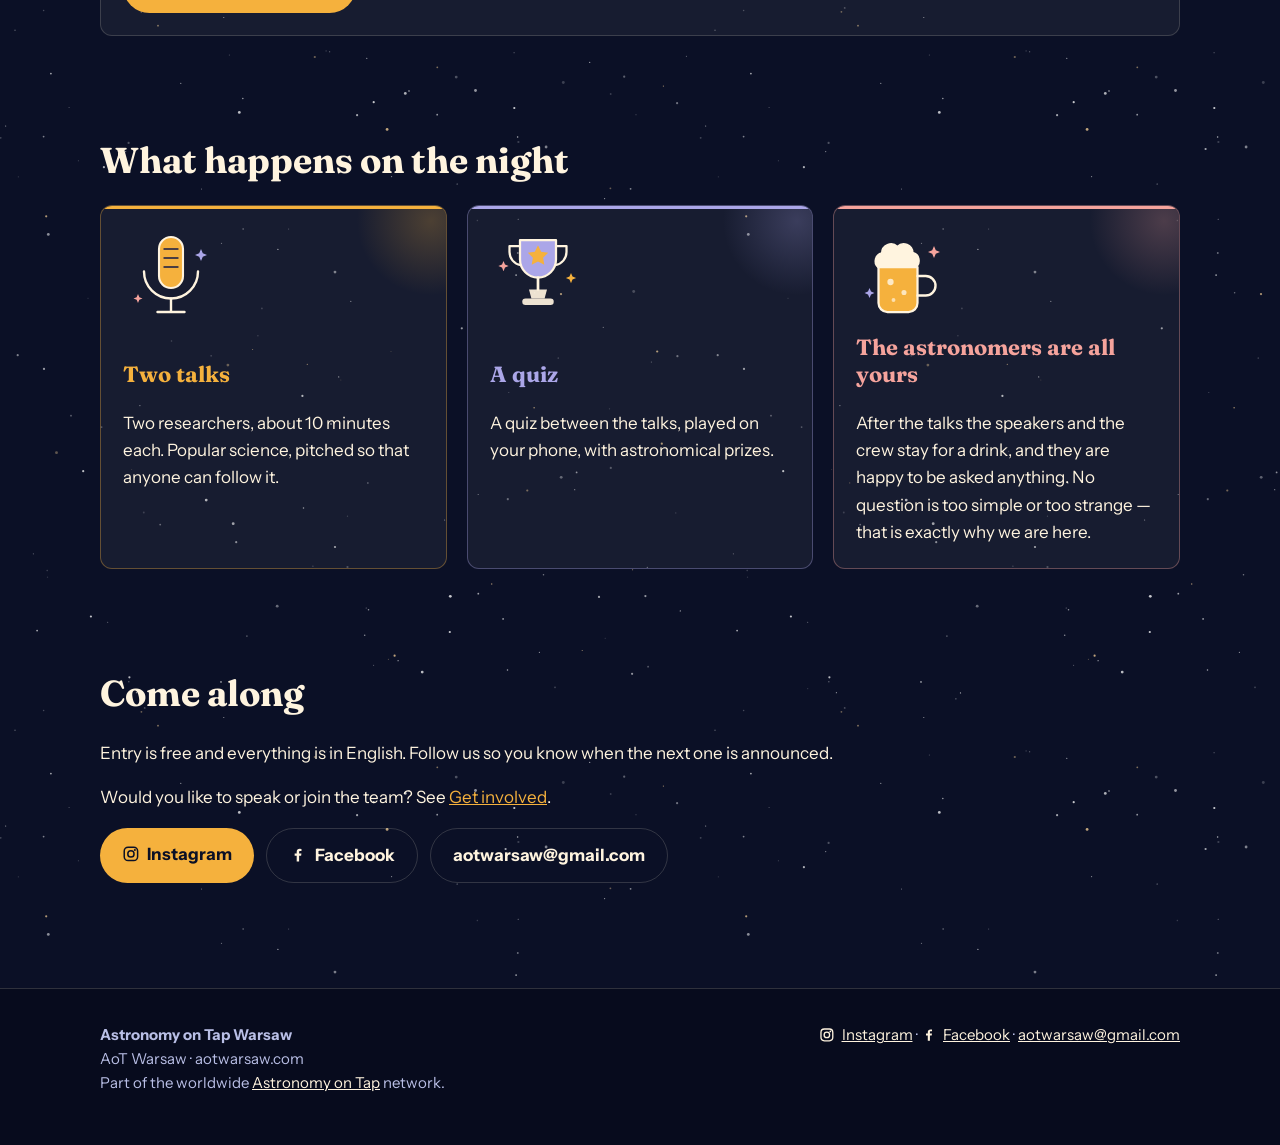
==== commit 9552a684: "Announce Night #7 speakers and add Event structured data Google read the next-event details as a par" ====
--- a/index.html
+++ b/index.html
@@ -19,7 +19,7 @@
 <link rel="preconnect" href="https://fonts.googleapis.com">
 <link rel="preconnect" href="https://fonts.gstatic.com" crossorigin>
 <link rel="stylesheet" href="https://fonts.googleapis.com/css2?family=Fraunces:opsz,wght@9..144,400;9..144,700&family=Instrument+Sans:wght@400;600;700&display=swap">
-<link rel="stylesheet" href="assets/css/style.css?v=2026-10-23j">
+<link rel="stylesheet" href="assets/css/style.css?v=2026-10-26a">
 <script type="application/ld+json">
 {
   "@context": "https://schema.org",
@@ -105,7 +105,7 @@
       <p class="meta">Pardon, To Tu · Aleja Armii Ludowej 14 · 19:00</p>
       <p><a class="maplink" href="https://www.google.com/maps/search/?api=1&query=Pardon%2C+To+Tu%2C+Aleja+Armii+Ludowej+14%2C+Warszawa" target="_blank" rel="noopener"><svg class="pin" width="17" height="17" viewBox="0 0 24 24" aria-hidden="true"><path d="M12 22s7-6.1 7-11a7 7 0 1 0-14 0c0 4.9 7 11 7 11z" fill="none" stroke="currentColor" stroke-width="1.9"/><circle cx="12" cy="11" r="2.6" fill="currentColor"/></svg>Open in Google Maps</a></p>
       <p class="freeline small">Free entry!</p>
-      <p>Speakers and poster to be announced.</p>
+      <p>Speakers: <b>Mariana Jaber</b>, <b>Kishan Deka</b></p>
       <p><a class="btn" href="events.html">Past events &amp; speakers</a></p>
     </div>
   </section>
@@ -183,6 +183,6 @@
   </div>
 </footer>
 
-<script src="assets/js/i18n.js?v=2026-10-23j"></script>
+<script src="assets/js/i18n.js?v=2026-10-26a"></script>
 </body>
 </html>
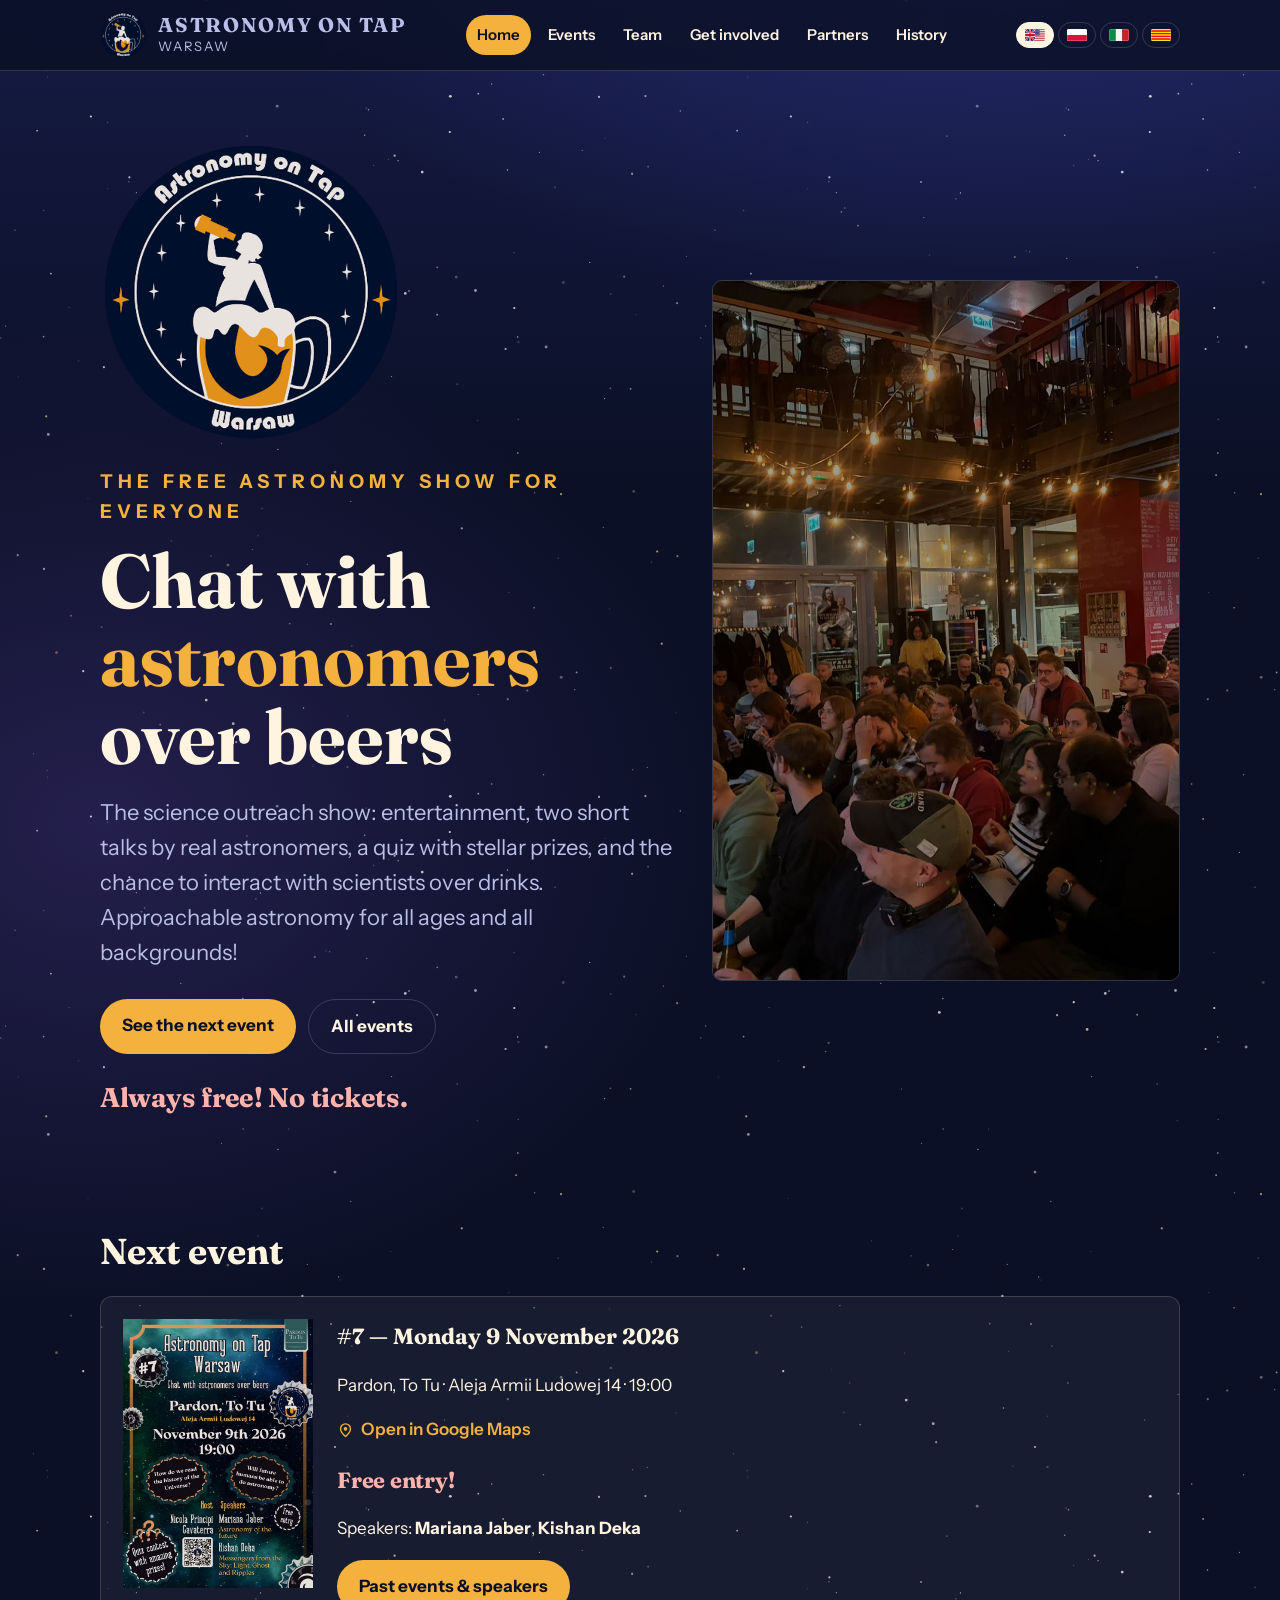
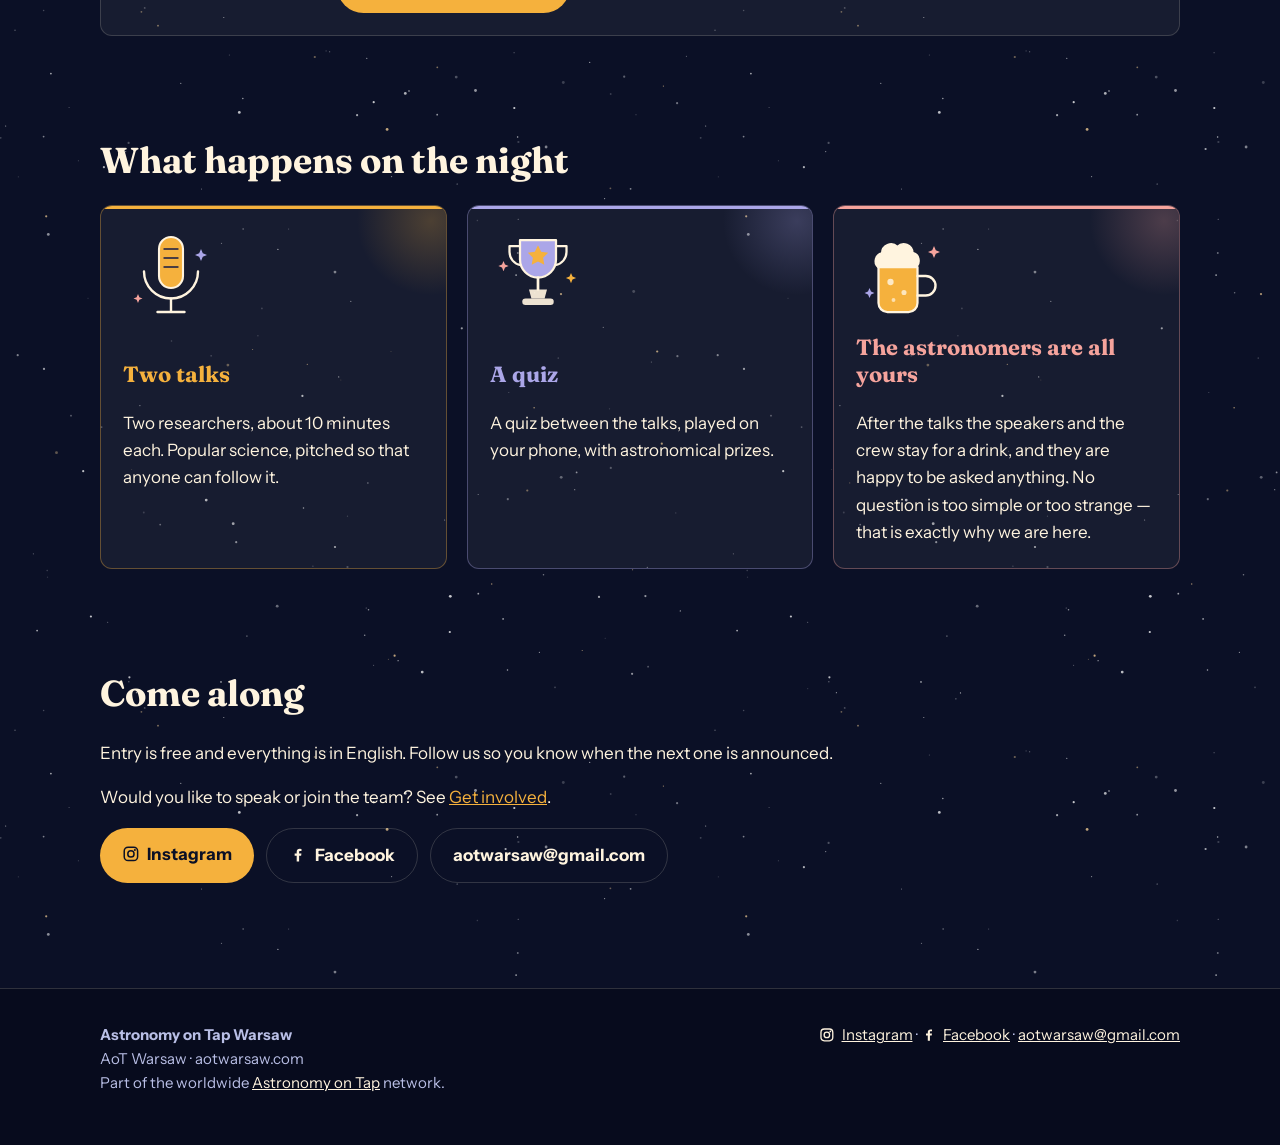
==== commit b1038df1: "Show the Night #7 poster on the home page too The next-event card now has the poster beside the deta" ====
--- a/index.html
+++ b/index.html
@@ -19,7 +19,7 @@
 <link rel="preconnect" href="https://fonts.googleapis.com">
 <link rel="preconnect" href="https://fonts.gstatic.com" crossorigin>
 <link rel="stylesheet" href="https://fonts.googleapis.com/css2?family=Fraunces:opsz,wght@9..144,400;9..144,700&family=Instrument+Sans:wght@400;600;700&display=swap">
-<link rel="stylesheet" href="assets/css/style.css?v=2026-10-26a">
+<link rel="stylesheet" href="assets/css/style.css?v=2026-10-27a">
 <script type="application/ld+json">
 {
   "@context": "https://schema.org",
@@ -100,13 +100,16 @@
 
   <section class="wrap" id="next">
     <h2>Next event</h2>
-    <div class="card">
+    <div class="card next-card">
+      <img class="poster" src="assets/img/posters/aot7_nov2026.jpg" alt="Poster for Astronomy on Tap Warsaw #7" data-large="assets/img/posters/large/aot7_nov2026.jpg" tabindex="0" role="button" title="Click to enlarge">
+      <div>
       <h3>#7 — Monday 9 November 2026</h3>
       <p class="meta">Pardon, To Tu · Aleja Armii Ludowej 14 · 19:00</p>
       <p><a class="maplink" href="https://www.google.com/maps/search/?api=1&query=Pardon%2C+To+Tu%2C+Aleja+Armii+Ludowej+14%2C+Warszawa" target="_blank" rel="noopener"><svg class="pin" width="17" height="17" viewBox="0 0 24 24" aria-hidden="true"><path d="M12 22s7-6.1 7-11a7 7 0 1 0-14 0c0 4.9 7 11 7 11z" fill="none" stroke="currentColor" stroke-width="1.9"/><circle cx="12" cy="11" r="2.6" fill="currentColor"/></svg>Open in Google Maps</a></p>
       <p class="freeline small">Free entry!</p>
       <p>Speakers: <b>Mariana Jaber</b>, <b>Kishan Deka</b></p>
       <p><a class="btn" href="events.html">Past events &amp; speakers</a></p>
+      </div>
     </div>
   </section>
 
@@ -183,6 +186,7 @@
   </div>
 </footer>
 
-<script src="assets/js/i18n.js?v=2026-10-26a"></script>
+<script src="assets/js/lightbox.js?v=2026-10-27a"></script>
+<script src="assets/js/i18n.js?v=2026-10-27a"></script>
 </body>
 </html>
--- a/assets/css/style.css
+++ b/assets/css/style.css
@@ -131,6 +131,14 @@
 .cards .card { display: flex; flex-direction: column; }
 .cards .card > p.card-action { margin-top: auto; margin-bottom: 0; }
 
+/* home page next-event card: poster beside the details */
+.card.next-card { display: grid; grid-template-columns: 190px 1fr; gap: 24px; align-items: start; }
+.card.next-card > div > :first-child { margin-top: 0; }
+@media (max-width: 760px) {
+  .card.next-card { grid-template-columns: 1fr; }
+  .card.next-card img.poster { max-width: 240px; }
+}
+
 /* upcoming event: placeholder where the poster will go */
 .poster-soon {
   display: grid; place-items: center; text-align: center; aspect-ratio: 637 / 900;
@@ -171,7 +179,7 @@
   background: rgb(5 7 20 / .93); padding: 28px; cursor: zoom-out;
 }
 .lightbox[hidden] { display: none; }
-.lightbox img { max-width: min(92vw, 820px); max-height: 92vh; width: auto; border-radius: 6px; cursor: default;
+.lightbox .lightbox-img { max-width: min(92vw, 820px); max-height: 92vh; width: auto; border-radius: 6px; cursor: default;
   box-shadow: 0 24px 70px rgb(0 0 0 / .6); }
 .lightbox-close {
   position: absolute; top: 18px; right: 22px; width: 46px; height: 46px; border-radius: 50%;
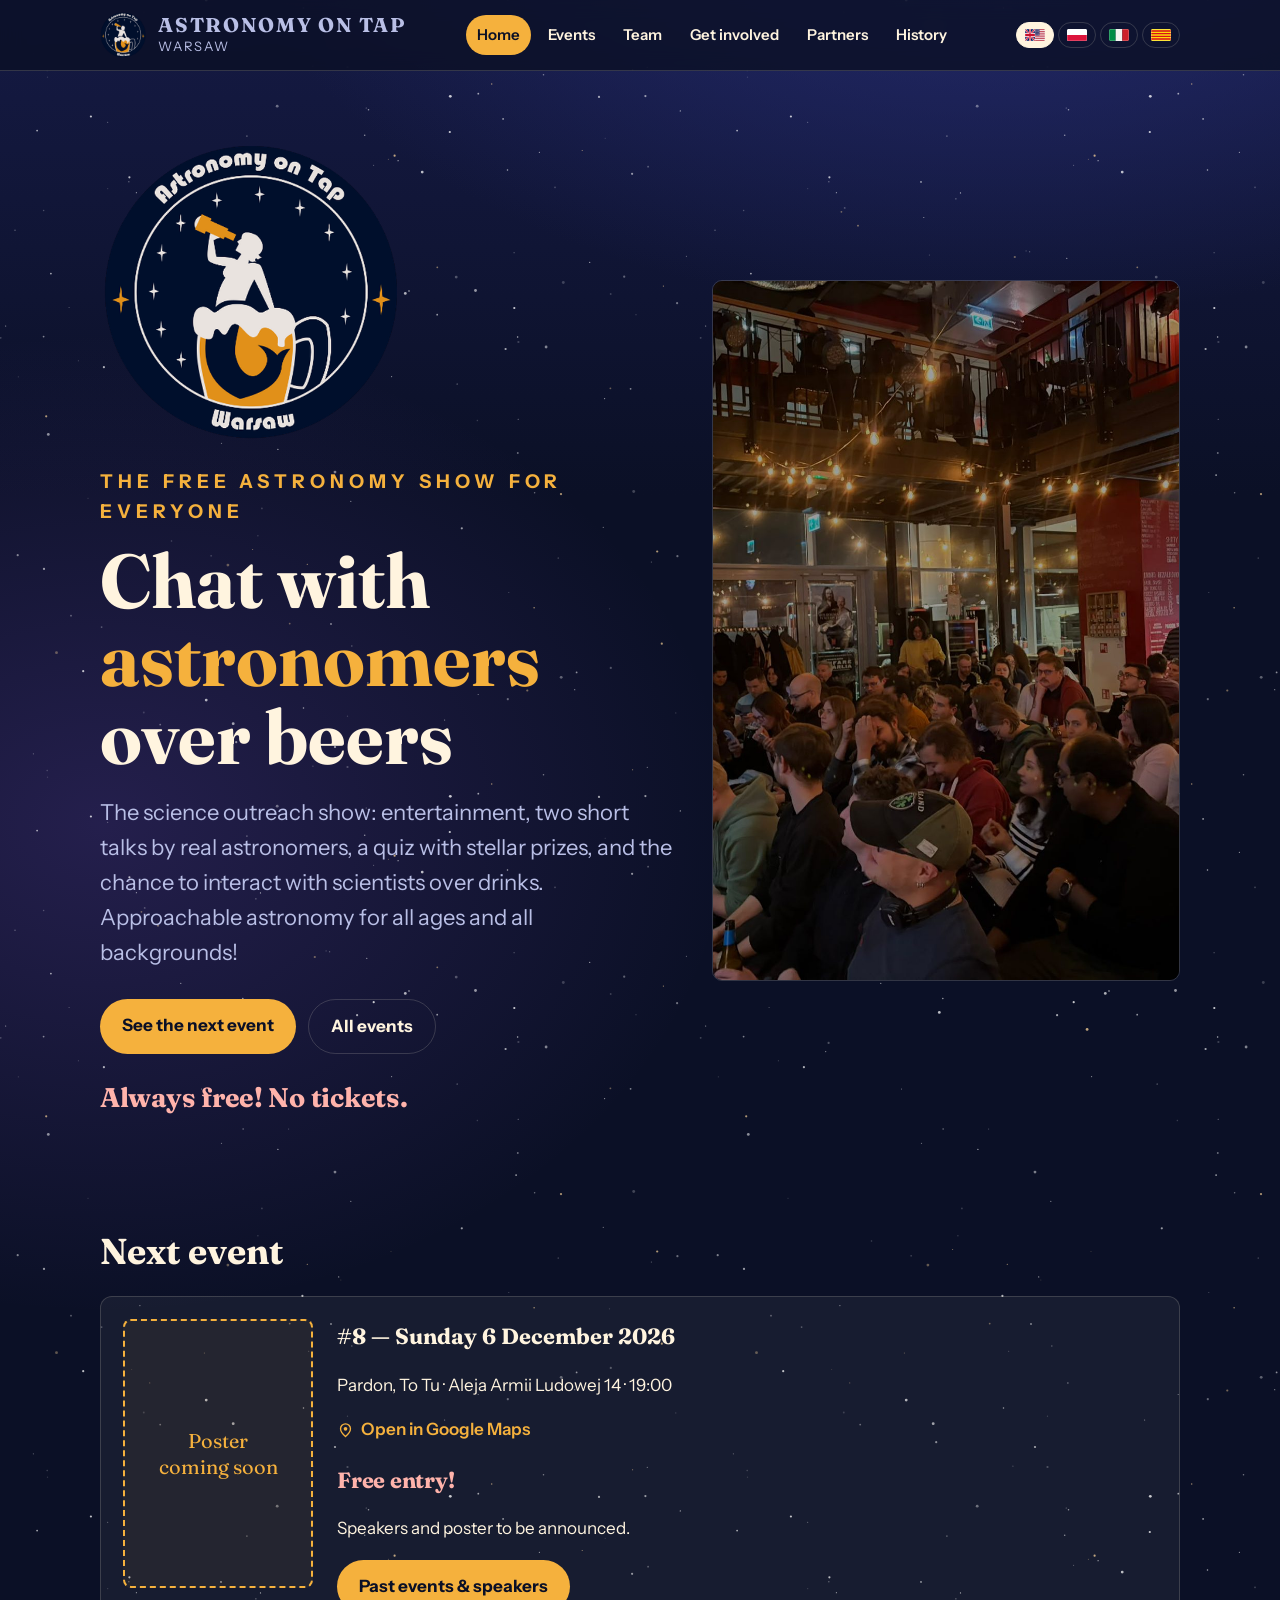
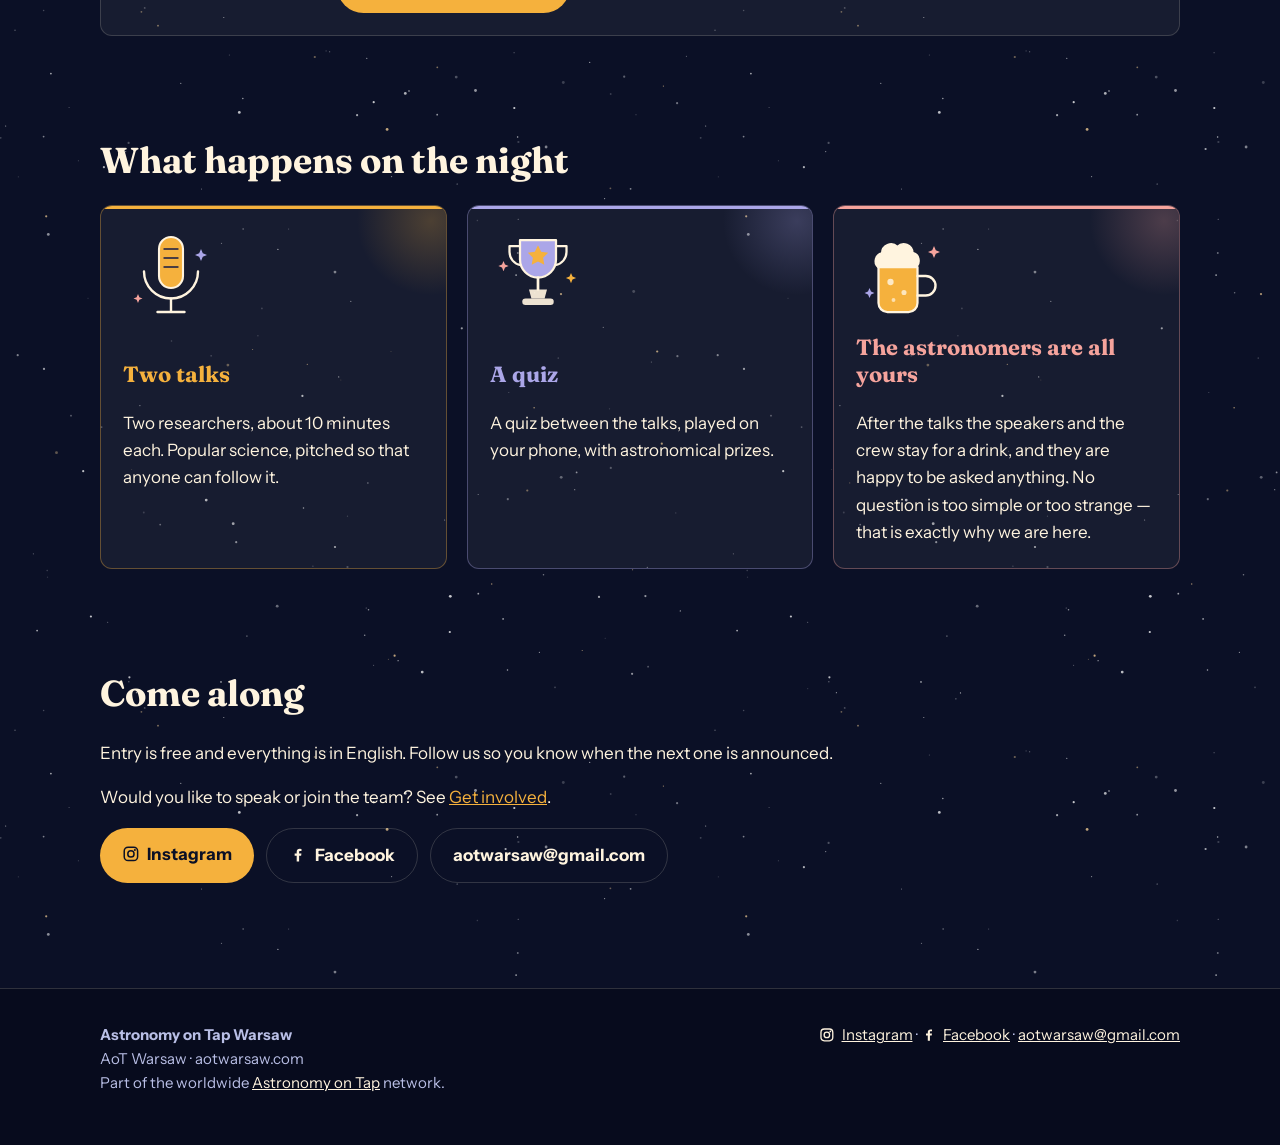
==== commit 235f7182: "Announce Night #8: Sunday 6 December, Pardon To Tu Line-up and poster are not settled yet, so the ca" ====
--- a/index.html
+++ b/index.html
@@ -101,13 +101,13 @@
   <section class="wrap" id="next">
     <h2>Next event</h2>
     <div class="card next-card">
-      <img class="poster" src="assets/img/posters/aot7_nov2026.jpg" alt="Poster for Astronomy on Tap Warsaw #7" data-large="assets/img/posters/large/aot7_nov2026.jpg" tabindex="0" role="button" title="Click to enlarge">
+      <div class="poster-soon">Poster<br>coming soon</div>
       <div>
-      <h3>#7 — Monday 9 November 2026</h3>
+      <h3>#8 — Sunday 6 December 2026</h3>
       <p class="meta">Pardon, To Tu · Aleja Armii Ludowej 14 · 19:00</p>
       <p><a class="maplink" href="https://www.google.com/maps/search/?api=1&query=Pardon%2C+To+Tu%2C+Aleja+Armii+Ludowej+14%2C+Warszawa" target="_blank" rel="noopener"><svg class="pin" width="17" height="17" viewBox="0 0 24 24" aria-hidden="true"><path d="M12 22s7-6.1 7-11a7 7 0 1 0-14 0c0 4.9 7 11 7 11z" fill="none" stroke="currentColor" stroke-width="1.9"/><circle cx="12" cy="11" r="2.6" fill="currentColor"/></svg>Open in Google Maps</a></p>
       <p class="freeline small">Free entry!</p>
-      <p>Speakers: <b>Mariana Jaber</b>, <b>Kishan Deka</b></p>
+      <p>Speakers and poster to be announced.</p>
       <p><a class="btn" href="events.html">Past events &amp; speakers</a></p>
       </div>
     </div>
--- a/assets/css/style.css
+++ b/assets/css/style.css
@@ -112,7 +112,7 @@
 @media (max-width: 760px) {
   .hero-grid, .event, .role, .timeline li { grid-template-columns: 1fr; }
   .hero { padding-block: 46px 34px; }
-  .event img { max-width: 260px; }
+  .event img, .event .poster-soon { max-width: 260px; }
 }
 
 /* role subtitle inside a card */
@@ -136,7 +136,7 @@
 .card.next-card > div > :first-child { margin-top: 0; }
 @media (max-width: 760px) {
   .card.next-card { grid-template-columns: 1fr; }
-  .card.next-card img.poster { max-width: 240px; }
+  .card.next-card img.poster, .card.next-card .poster-soon { max-width: 240px; }
 }
 
 /* upcoming event: placeholder where the poster will go */
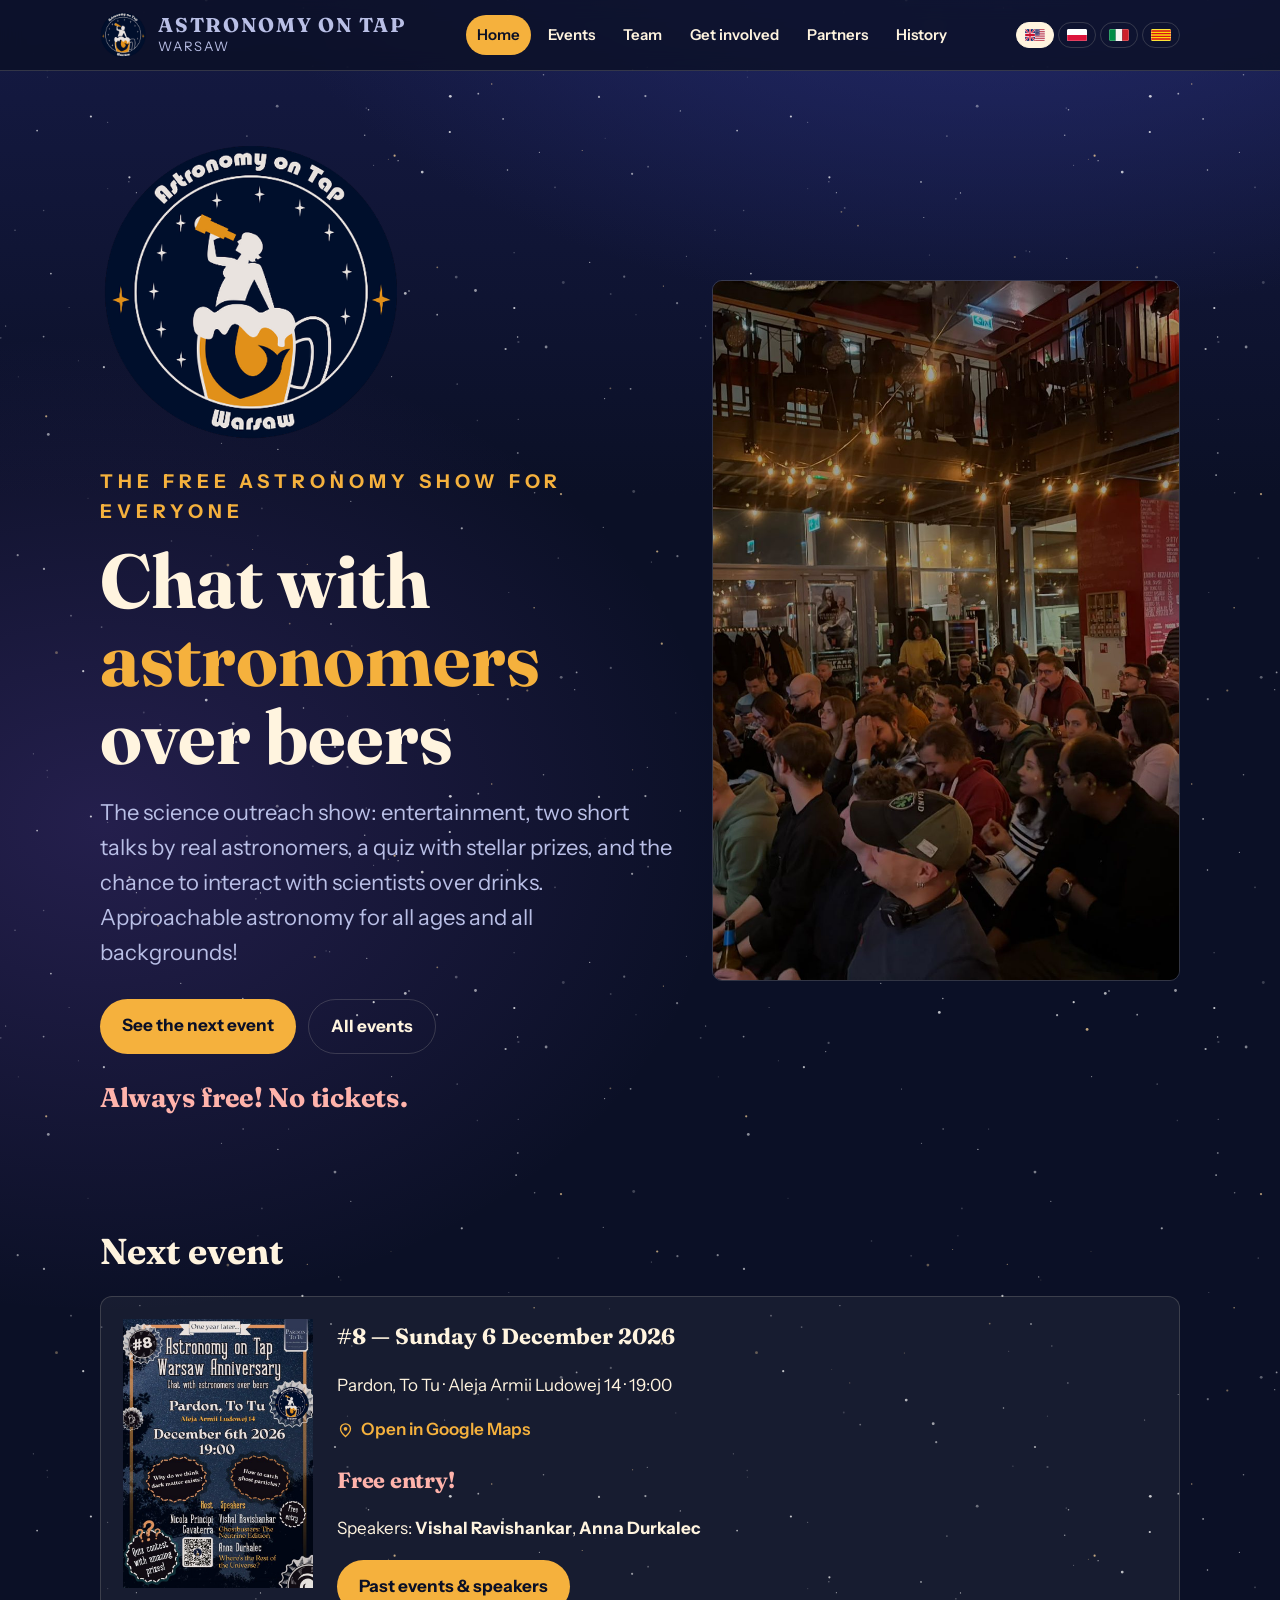
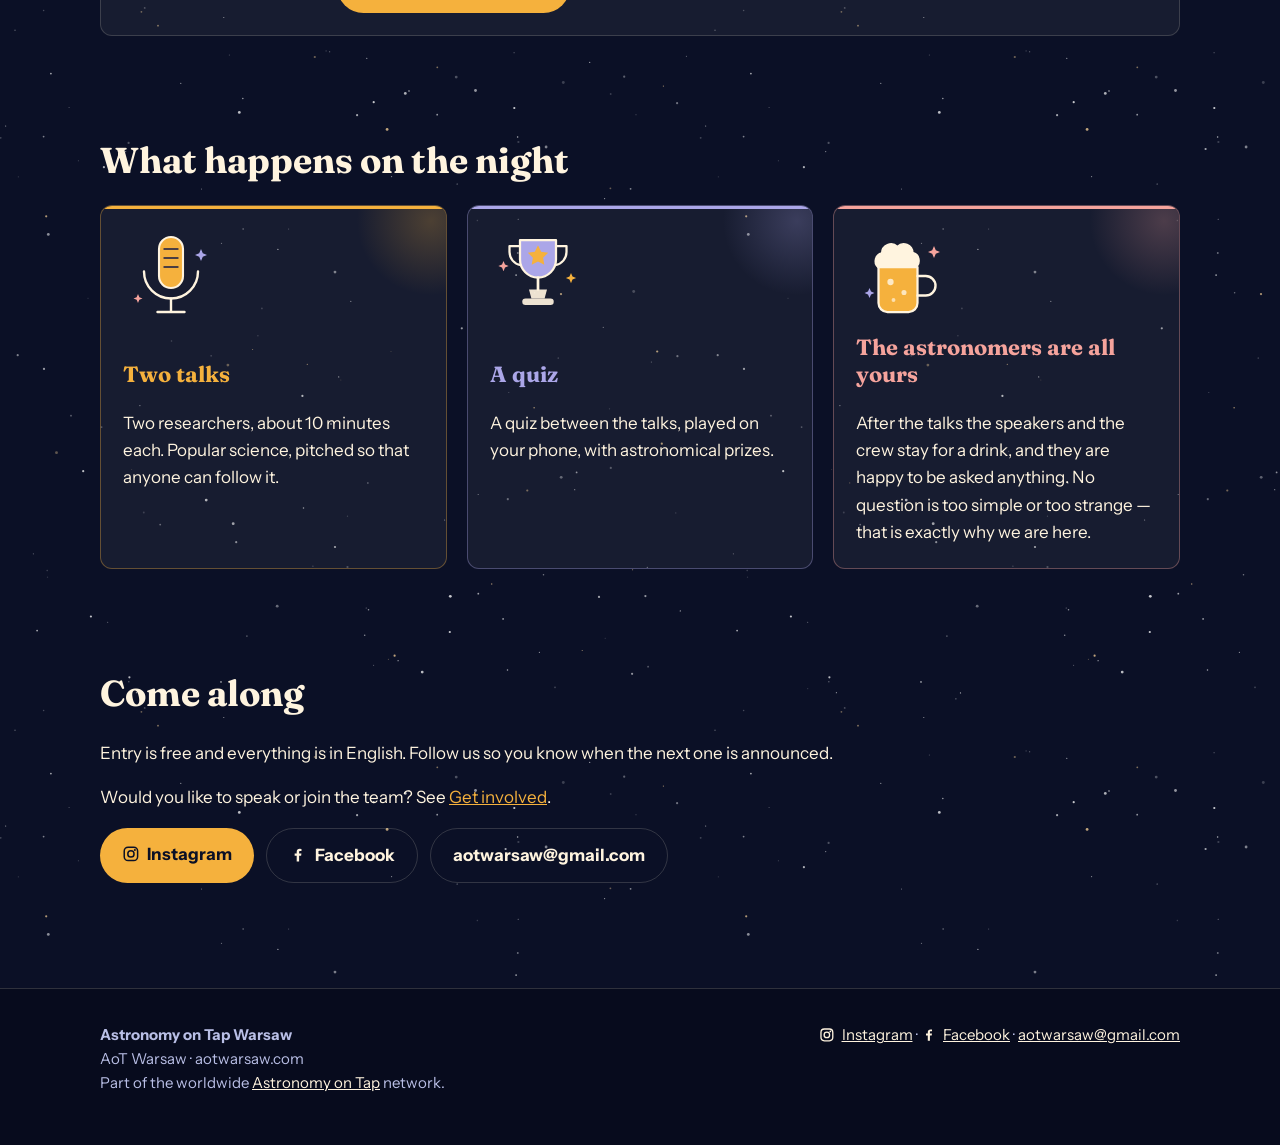
==== commit 953a3294: "Night #8: add the poster and the line-up The poster names both speakers and their talks, so the plac" ====
--- a/index.html
+++ b/index.html
@@ -101,13 +101,13 @@
   <section class="wrap" id="next">
     <h2>Next event</h2>
     <div class="card next-card">
-      <div class="poster-soon">Poster<br>coming soon</div>
+      <img class="poster" src="assets/img/posters/aot8_dec2026.jpg" alt="Poster for Astronomy on Tap Warsaw #8" data-large="assets/img/posters/large/aot8_dec2026.jpg" tabindex="0" role="button" title="Click to enlarge">
       <div>
       <h3>#8 — Sunday 6 December 2026</h3>
       <p class="meta">Pardon, To Tu · Aleja Armii Ludowej 14 · 19:00</p>
       <p><a class="maplink" href="https://www.google.com/maps/search/?api=1&query=Pardon%2C+To+Tu%2C+Aleja+Armii+Ludowej+14%2C+Warszawa" target="_blank" rel="noopener"><svg class="pin" width="17" height="17" viewBox="0 0 24 24" aria-hidden="true"><path d="M12 22s7-6.1 7-11a7 7 0 1 0-14 0c0 4.9 7 11 7 11z" fill="none" stroke="currentColor" stroke-width="1.9"/><circle cx="12" cy="11" r="2.6" fill="currentColor"/></svg>Open in Google Maps</a></p>
       <p class="freeline small">Free entry!</p>
-      <p>Speakers and poster to be announced.</p>
+      <p>Speakers: <b>Vishal Ravishankar</b>, <b>Anna Durkalec</b></p>
       <p><a class="btn" href="events.html">Past events &amp; speakers</a></p>
       </div>
     </div>
